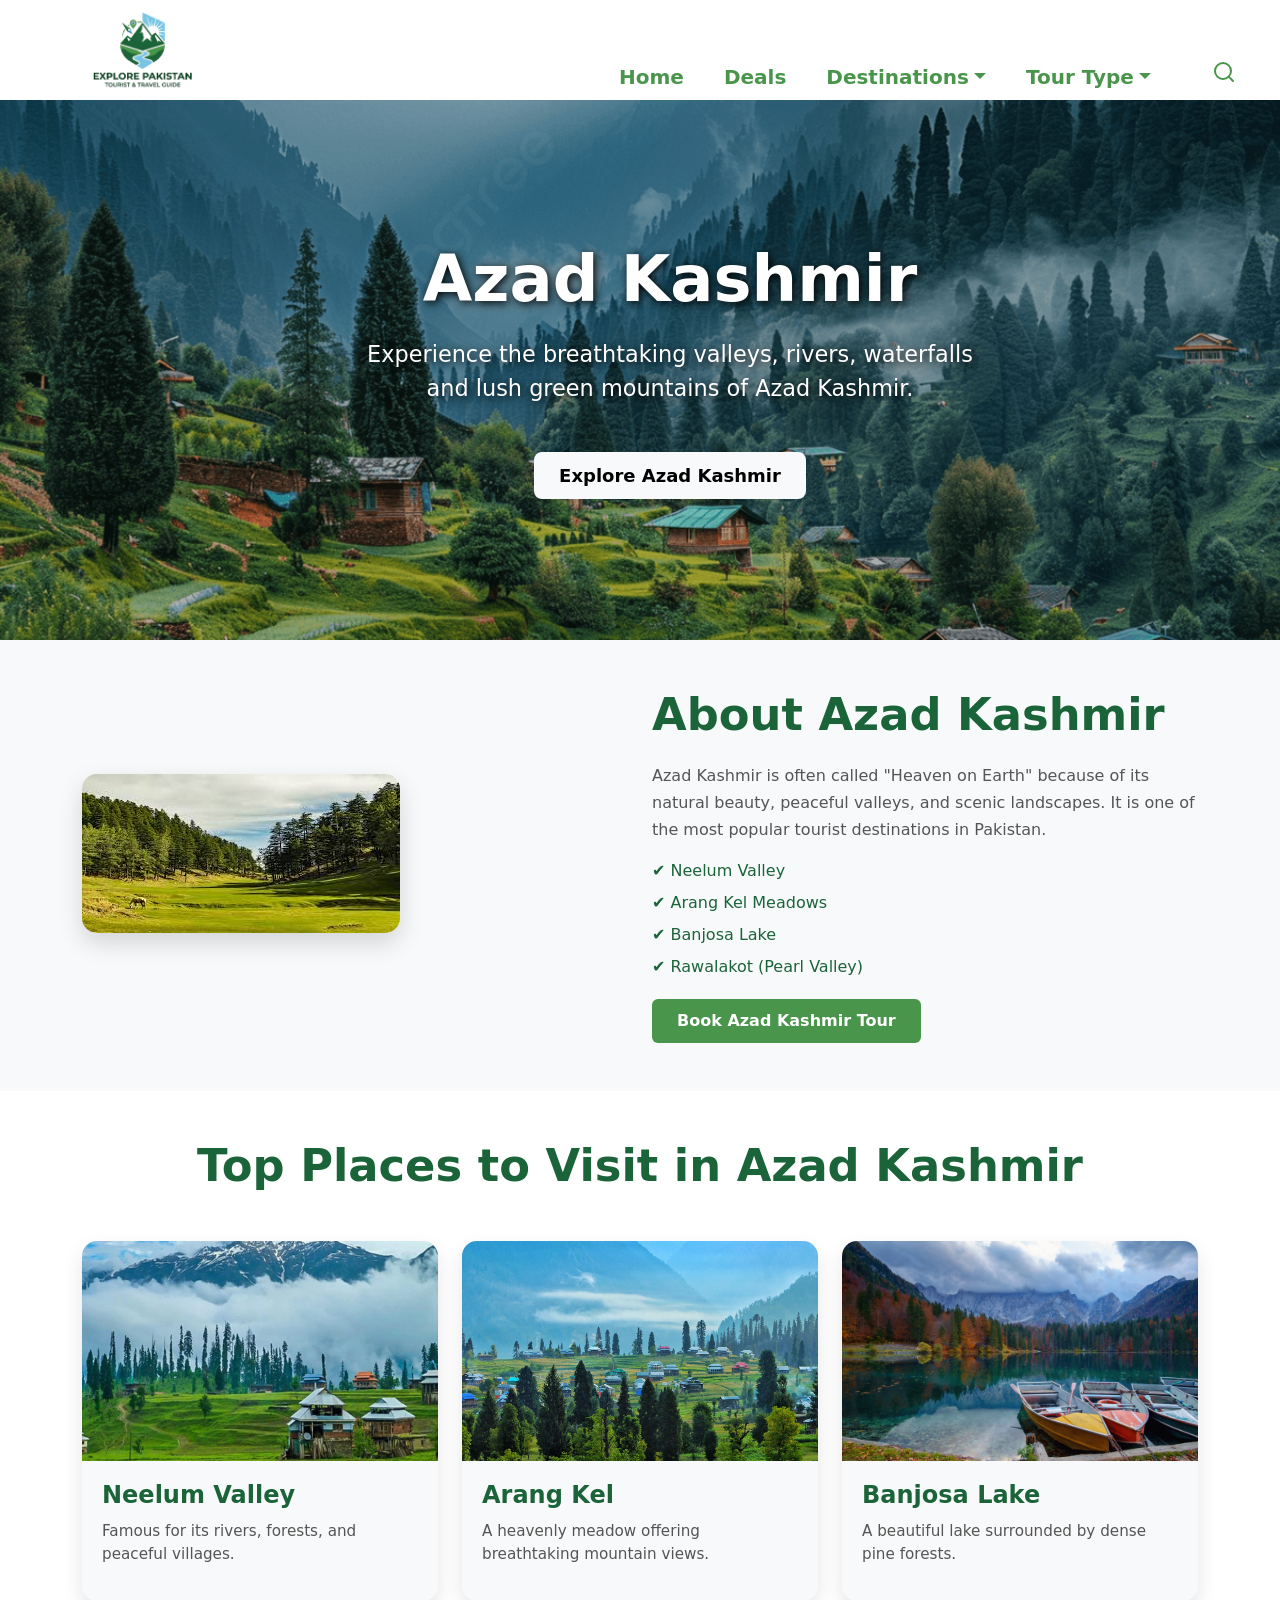
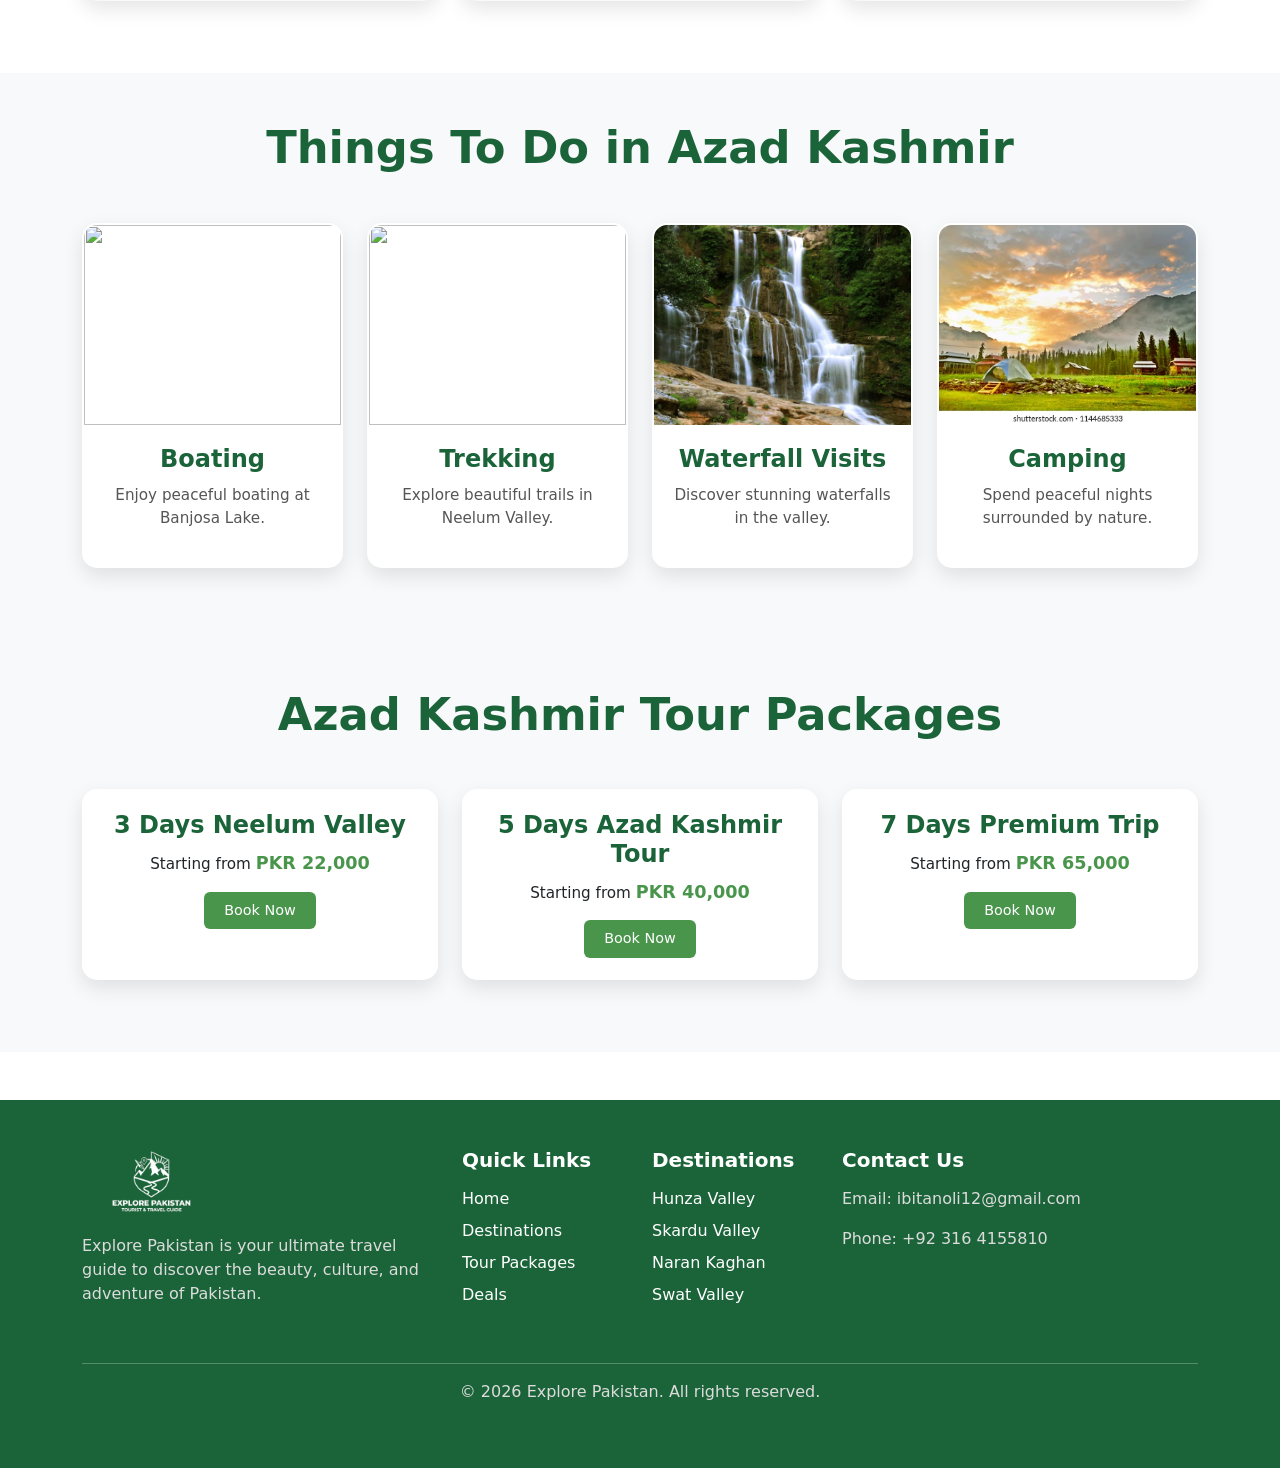
==== azad.html @ bb64fdcd "updated something" ====
<!DOCTYPE html>
<html lang="en">
<head>
    <meta charset="UTF-8">
    <meta name="viewport" content="width=device-width, initial-scale=1.0">
    <title>Azad Kashmir</title>
    <link rel="stylesheet" href="bootstrap-5.3.8-dist/css/bootstrap.min.css">
    <link rel="stylesheet" href="style.css">
    <link rel="stylesheet" href="destination.css">
</head>
<body>
   
 <nav class="navbar navbar-expand-lg p-0  ">
  <div class="container-fluid">

    <!-- Logo Left -->
    <a class="navbar-brand" href="index.html">
      <img src="imges/main logo.png"
           alt="Explore Pakistan Logo" class="img-fluid ms-5" style="height:90px;">
    </a>

    <!-- Toggler for mobile -->
    <button class="navbar-toggler" type="button" data-bs-toggle="collapse" data-bs-target="#navbarRightMenu">
      <span class="navbar-toggler-icon"></span>
    </button>

    <!-- Right Menu -->
    <div class="collapse navbar-collapse mt-auto" id="navbarRightMenu">
      <ul class="navbar-nav gap-4 ms-auto mb-2 mb-lg-0     customnav"> 
        <li class="nav-item"><a class="nav-link " href="index.html">Home</a></li>
        <li class="nav-item"><a class="nav-link" href="#">Deals</a></li>

        <!-- Destinations Dropdown -->
        <li class="nav-item dropdown">
          <a class="nav-link dropdown-toggle" href="#" role="button" data-bs-toggle="dropdown">Destinations</a>
          <ul class="dropdown-menu">
            <li><a class="dropdown-item" href="azad.html">Azad Kashmir Tours</a></li>
            <li><a class="dropdown-item" href="chitral.html">Chitral Valley Tours</a></li>
            <li><a class="dropdown-item" href="#">Fairy Meadows Tours</a></li>
            <li><a class="dropdown-item" href="hunza.html">Hunza Valley Tours</a></li>
            <li><a class="dropdown-item" href="#">Murree Tours</a></li>
            <li><a class="dropdown-item" href="#">Naran Kaghan Tours</a></li>
            <li><a class="dropdown-item" href="#">Skardu Valley Tours</a></li>
            <li><a class="dropdown-item" href="#">Swat Valley Tours</a></li>
          </ul>
        </li>

        <!-- Tour Type Dropdown -->
        <li class="nav-item dropdown">
          <a class="nav-link dropdown-toggle" href="#" role="button" data-bs-toggle="dropdown">Tour Type</a>
          <ul class="dropdown-menu">
            <li><a class="dropdown-item" href="#">Family Tours</a></li>
            <li><a class="dropdown-item" href="#">Honeymoon Tours</a></li>
            <li><a class="dropdown-item" href="#">Adventure Tours</a></li>
            <li><a class="dropdown-item" href="#">Group Tours</a></li>
            <li><a class="dropdown-item" href="#">Luxury Tours</a></li>
          </ul>
        </li>

<!--Search bar-->
<li class="nav-item ms-4">
  <div class="search-wrapper">
    <!-- Search Icon Button -->
    <button class="search-button" type="button" style="background:none; border:none; cursor:pointer; padding:5px;">
      <svg xmlns="http://www.w3.org/2000/svg" width="24" height="24" fill="none" stroke="#49954b" stroke-width="2" stroke-linecap="round" stroke-linejoin="round" viewBox="0 0 24 24">
        <circle cx="11" cy="11" r="8"></circle>
        <line x1="21" y1="21" x2="16.65" y2="16.65"></line>
      </svg>
    </button>

    <!-- Hidden Input Field -->
    <input type="text" class="search-input" placeholder="Search...">
  </div>
</li>



      </ul>
    </div>
  </div>
</nav>











<!-- ========================= -->
<!-- Azad Kashmir Hero Section -->
<!-- ========================= -->

<div class="container-fluid hunza-hero"
     style="background: url('azad destination/hero image.jpg') center/cover no-repeat;">
  <div class="hunza-content">
      <h1>Azad Kashmir</h1>
      <p>
        Experience the breathtaking valleys, rivers,
        waterfalls and lush green mountains of Azad Kashmir.
      </p>

      <button type="button" class="btn btn-lg">
        <a href="#about-azad">Explore Azad Kashmir</a>
      </button>
  </div>
</div>


<!-- ========================= -->
<!-- About Azad Kashmir Section -->
<!-- ========================= -->

<div class="container-fluid about-hunza py-5" id="about-azad">
  <div class="container">
    <div class="row align-items-center">

      <div class="col-12 col-lg-6 mb-4">
        <img src="azad destination/about azad.jpg"
             class="img-fluid about-img">
      </div>

      <div class="col-12 col-lg-6">
        <h2>About Azad Kashmir</h2>
        <p>
          Azad Kashmir is often called "Heaven on Earth" because of its
          natural beauty, peaceful valleys, and scenic landscapes.
          It is one of the most popular tourist destinations in Pakistan.
        </p>

        <ul class="hunza-highlights">
          <li>✔ Neelum Valley</li>
          <li>✔ Arang Kel Meadows</li>
          <li>✔ Banjosa Lake</li>
          <li>✔ Rawalakot (Pearl Valley)</li>
        </ul>

        <a href="booking.html" class="about-btn">Book Azad Kashmir Tour</a>
      </div>

    </div>
  </div>
</div>


<!-- ========================= -->
<!-- Top Places Section -->
<!-- ========================= -->

<div class="container-fluid places-section py-5">
  <div class="container">

    <h2 class="section-title text-center mb-5">
      Top Places to Visit in Azad Kashmir
    </h2>

    <div class="row">

      <div class="col-12 col-md-6 col-lg-4 mb-4">
        <div class="place-card h-100">
          <img src="azad destination/Neelum Valley.webp">
          <div class="place-content">
            <h4>Neelum Valley</h4>
            <p>Famous for its rivers, forests, and peaceful villages.</p>
          </div>
        </div>
      </div>

      <div class="col-12 col-md-6 col-lg-4 mb-4">
        <div class="place-card h-100">
          <img src="azad destination/Arang Kel.jpg">
          <div class="place-content">
            <h4>Arang Kel</h4>
            <p>A heavenly meadow offering breathtaking mountain views.</p>
          </div>
        </div>
      </div>

      <div class="col-12 col-md-6 col-lg-4 mb-4">
        <div class="place-card h-100">
          <img src="azad destination/Banjosa Lake.png">
          <div class="place-content">
            <h4>Banjosa Lake</h4>
            <p>A beautiful lake surrounded by dense pine forests.</p>
          </div>
        </div>
      </div>

    </div>
  </div>
</div>


<!-- ========================= -->
<!-- Things To Do Section -->
<!-- ========================= -->

<div class="container-fluid things-section py-5">
  <div class="container">

    <h2 class="section-title text-center mb-5">
      Things To Do in Azad Kashmir
    </h2>

    <div class="row">

      <div class="col-12 col-md-6 col-lg-3 mb-4">
        <div class="activity-card h-100">
          <img src="azad destination/boating.jpg">
          <div class="activity-content">
            <h4>Boating</h4>
            <p>Enjoy peaceful boating at Banjosa Lake.</p>
          </div>
        </div>
      </div>

      <div class="col-12 col-md-6 col-lg-3 mb-4">
        <div class="activity-card h-100">
          <img src="azad destination/trekking.jpg">
          <div class="activity-content">
            <h4>Trekking</h4>
            <p>Explore beautiful trails in Neelum Valley.</p>
          </div>
        </div>
      </div>

      <div class="col-12 col-md-6 col-lg-3 mb-4">
        <div class="activity-card h-100">
          <img src="azad destination/Waterfall Visits.webp">
          <div class="activity-content">
            <h4>Waterfall Visits</h4>
            <p>Discover stunning waterfalls in the valley.</p>
          </div>
        </div>
      </div>

      <div class="col-12 col-md-6 col-lg-3 mb-4">
        <div class="activity-card h-100">
          <img src="azad destination/Camping.webp">
          <div class="activity-content">
            <h4>Camping</h4>
            <p>Spend peaceful nights surrounded by nature.</p>
          </div>
        </div>
      </div>

    </div>
  </div>
</div>


<!-- ========================= -->
<!-- Tour Packages Section -->
<!-- ========================= -->

<div class="container-fluid hunza-packages py-5">
  <div class="container">

    <h2 class="section-title text-center mb-5">
      Azad Kashmir Tour Packages
    </h2>

    <div class="row">

      <div class="col-12 col-md-6 col-lg-4 mb-4">
        <div class="hunza-package-card h-100">
          <div class="package-content">
            <h4>3 Days Neelum Valley</h4>
            <p class="package-price">
              Starting from <span>PKR 22,000</span>
            </p>
            <a href="#" class="package-btn">Book Now</a>
          </div>
        </div>
      </div>

      <div class="col-12 col-md-6 col-lg-4 mb-4">
        <div class="hunza-package-card h-100">
          <div class="package-content">
            <h4>5 Days Azad Kashmir Tour</h4>
            <p class="package-price">
              Starting from <span>PKR 40,000</span>
            </p>
            <a href="#" class="package-btn">Book Now</a>
          </div>
        </div>
      </div>

      <div class="col-12 col-md-6 col-lg-4 mb-4">
        <div class="hunza-package-card h-100">
          <div class="package-content">
            <h4>7 Days Premium Trip</h4>
            <p class="package-price">
              Starting from <span>PKR 65,000</span>
            </p>
            <a href="#" class="package-btn">Book Now</a>
          </div>
        </div>
      </div>

    </div>
  </div>
</div>

























<!-- Footer Section -->
<footer class="footersection mt-5">
  <div class="container py-5">
    <div class="row">

      <!-- Logo & About -->
      <div class="col-12 col-md-4 mb-4 footer">
        <img src="imges/fottor logo.png" alt="Explore Pakistan Logo" class="img-fluid mb-3" style="height:70px;">
        <p>Explore Pakistan is your ultimate travel guide to discover the beauty, culture, and adventure of Pakistan.</p>
      </div>

      <!-- Quick Links -->
      <div class="col-6 col-md-2 mb-4">
        <h5>Quick Links</h5>
        <ul class="footer-links">
          <li><a href="#">Home</a></li>
          <li><a href="#">Destinations</a></li>
          <li><a href="#">Tour Packages</a></li>
          <li><a href="#">Deals</a></li>
        </ul>
      </div>

      <!-- Destinations -->
      <div class="col-6 col-md-2 mb-4">
        <h5>Destinations</h5>
        <ul class="footer-links">
          <li><a href="#">Hunza Valley</a></li>
          <li><a href="#">Skardu Valley</a></li>
          <li><a href="#">Naran Kaghan</a></li>
          <li><a href="#">Swat Valley</a></li>
        </ul>
      </div>

      <!-- Contact -->
      <div class="col-12 col-md-4 mb-4">
        <h5>Contact Us</h5>
        <p>Email: ibitanoli12@gmail.com</p>
        <p>Phone: +92 316 4155810</p>
        <div class="social-icons">
          <a href="#"><i class="bi bi-facebook"></i></a>
          <a href="#"><i class="bi bi-instagram"></i></a>
          <a href="#"><i class="bi bi-twitter"></i></a>
        </div>
      </div>

    </div>
    <hr>
    <p class="text-center mt-3">&copy; 2026 Explore Pakistan. All rights reserved.</p>
  </div>
</footer>







      

    </div>
  </div>
</nav>
  <script src="bootstrap-5.3.8-dist/js/bootstrap.bundle.min.js"></script>
    <script src="script.js"></script>
</body>
</html>
---- style.css ----
*{
    padding: 0;
    margin: 0;
    box-sizing: border-box;
}


nav {
  position: fixed;
  top: 0;
  width: 100%;
  transition: top 0.3s ease;
  z-index: 999;
}


.logo{
    width: 15%;
}
.customnav li a{
    font-size: 20px;
    font-weight: bold;
    transition: 0.2s ease;
    color: #49954b;
}
.customnav li a:hover{
    color: #1b6439;
}



.search-wrapper {
  position: relative;
  display: flex;
  align-items: center;
}


.search-input {
  width: 0;
  opacity: 0;
  padding: 5px 10px;
  border: 1px solid #49954b; 
  border-radius: 20px;
  transition: width 0.3s ease, opacity 0.3s ease;
  margin-left: 5px;
}


.search-wrapper.active .search-input {
  width: 150px;   
  opacity: 1;
}

.firstsection {
    position: relative;
    min-height: 60vh;
    width: 100%;
    overflow: hidden;
    background: url('imges/first\ section.jpg') center/cover no-repeat;
    
}


.firstsection::before {
    content: '';
    position: absolute;
    top:0; left:0; right:0; bottom:0; 
    z-index: 1;
    transition: background-color 0.5s ease; 
}

.firstsection:hover::before {
    background: linear-gradient(rgba(255, 255, 255, 0),#103b11b3);
    
}

.content{
    position: relative;
   padding-top: 50px;
   padding-bottom: 50px;
    padding-left: 50px; 
    min-height: 60vh;
    width: 100%;
    z-index: 2;
}
.content h1 {
    font-size: clamp(2rem, 5vw, 4rem);
    font-weight: bold;
    margin-bottom: 1rem;
    color: white;
    text-shadow: 2px 2px 10px black;
}

.content p {
    font-size: clamp(1rem, 2.5vw, 1.5rem);
    color: white;
    text-shadow: 2px 2px 10px black;
}
.content button{
    box-shadow: 2px 2px 10px black;
    font-size: 20px;
    font-weight: bold;
    border-radius:  clamp(0.8rem, 2.5vw, 1rem);
    background-color: #F8F9FA;
    border: none;
    margin-top: 50px;
    transition: 0.2s ease;
}
.content button a{
    text-decoration: none;
    color: black;
}
.content button a:hover{
    color: white;
}
.content button:hover{
    background-color: #78c6e6;
    color: white;
}



.secondsection {
    background-color: #f8f9fa;
    padding-bottom: 60px;
}

.secondsection h1 {
    font-weight: bold;
    color: #1b6439; 
    font-size: clamp(1.5rem, 5vw, 3rem);
   margin-bottom: 20px; 
}

/* Card styling */
.destination-card {
    background: #fff;
    border-radius: 12px;
    overflow: hidden;
    box-shadow: 0 8px 20px rgba(0,0,0,0.1);
    transition: transform 0.2s ease, box-shadow 0.2s ease;
    border: 2px solid transparent;
}

.destination-card:hover {
    transform: translateY(-10px);
    border-color: #49954b;
    box-shadow: 0 12px 30px rgba(73, 149, 75, 0.35);
    
}

.destination-card img {
    width: 100%;
    height: 220px;
    object-fit: cover;
}

.card-content {
    padding: 20px;
}

.card-content h3 {
    font-size: 1.4rem;
    margin-bottom: 10px;
    color: #1b6439;
}

.card-content p {
    font-size: 0.95rem;
    color: #555;
    margin-bottom: 15px;
}

.card-btn{
    text-decoration: none;
    color: #fff;
    background-color: #49954b;
    padding: 8px 18px;
    border-radius: 6px;
    font-size: 0.9rem;
    transition: background-color 0.3s ease;
}

.card-btn:hover {
    background-color: #1b6439;
}









.thirdsection {
    background-color: #ffffff;
    padding-bottom: 60px;
}

.thirdsection h1 {
    font-weight: bold;
    color: #1b6439;
    font-size: clamp(1.5rem, 5vw, 3rem);
}

.why-card {
    background: #f8f9fa;
    border-radius: 12px;
    padding: 25px;
    text-align: center;
    height: 100%;
    transition: all 0.3s ease;
}

.why-card:hover {
    background-color: #49954b;
    color: white;
    transform: translateY(-8px);
    box-shadow: inset 0 8px 18px rgba(0, 0, 0, 0.726);
}

.why-card h4 {
    margin-bottom: 10px;
    font-weight: bold;
}

.why-card p {
    font-size: 0.95rem;
}







.fourthsection {
    background-color: #f8f9fa;
    padding-bottom: 70px;
}

.fourthsection h1 {
    font-weight: bold;
    color: #1b6439;
    font-size: clamp(1.5rem, 5vw, 3rem);
}

.package-card {
    background: #fff;
    border-radius: 14px;
    overflow: hidden;
    box-shadow: 0 8px 20px rgba(0,0,0,0.1);
    transition: all 0.3s ease;
    border: 2px solid transparent;
}

.package-card:hover {
    transform: translateY(-10px);
    box-shadow: 0 15px 35px rgba(0,0,0,0.18);
    border-color: #1b6439;
}

.package-card img {
    width: 100%;
    height: 220px;
    object-fit: cover;
}

.package-content {
    padding: 20px;
}

.package-content h4 {
    font-weight: bold;
    color: #1b6439;
    margin-bottom: 8px;
}

.details {
    font-size: 0.9rem;
    color: #666;
    margin-bottom: 10px;
}

.price {
    font-size: 0.95rem;
    margin-bottom: 15px;
}

.price span {
    font-weight: bold;
    color: #49954b;
}

.package-btn {
    display: inline-block;
    text-decoration: none;
    background-color: #49954b;
    color: #fff;
    padding: 8px 20px;
    border-radius: 6px;
    font-size: 0.9rem;
    transition: background-color 0.3s ease;
}

.package-btn:hover {
    background-color: #1b6439;
}








.reviewsection {
    background-color: #ffffff;
    padding-bottom: 70px;
}

.reviewsection h1 {
    font-weight: bold;
    color: #1b6439;
    font-size: clamp(1.5rem, 5vw, 3rem);
}

.review-card {
    background: #f8f9fa;
    border-radius: 14px;
    padding: 25px;
    text-align: center;
    box-shadow: 0 8px 20px rgba(0,0,0,0.1);
    transition: all 0.3s ease;
}

.review-card:hover {
    transform: translateY(-8px);
    box-shadow: 0 15px 30px rgba(0,0,0,0.18);
}

.stars {
    color: #fac31c;
    font-size: 1.3rem;
    margin-bottom: 10px;
}

.review-text {
    font-size: 0.95rem;
    color: #555;
    margin-bottom: 15px;
}

.review-card h5 {
    font-weight: bold;
    color: #1b6439;
    margin-bottom: 2px;
}

.review-card span {
    font-size: 0.85rem;
    color: #777;
}





.footersection {
    background-color: #1b6439;
    color: #fff;
}

.footersection h5 {
    font-weight: bold;
    margin-bottom: 15px;
}

.footer-links {
    list-style: none;
    padding: 0;
}

.footer-links li {
    margin-bottom: 8px;
}

.footer-links li a {
    color: #fff;
    text-decoration: none;
    transition: 0.2s ease;
}

.footer-links li a:hover {
    color: #78c6e6;
}

.footersection p {
    color: #dcdcdc;
}

.social-icons a {
    color: #fff;
    font-size: 1.2rem;
    margin-right: 10px;
    transition: 0.3s ease;
}

.social-icons a:hover {
    color: #78c6e6;
}



/* =========================================
   Tour Booking Form Section Styling
   ========================================= */

.tour-booking-section {
  background-color: #f8faf8; /* Light grey/greenish background */
  padding: 80px 0;
}

.booking-form-wrapper {
  background-color: #ffffff;
  padding: 40px;
  border-radius: 12px;
  box-shadow: 0 10px 30px rgba(0, 0, 0, 0.08); /* Soft shadow for 3D effect */
}

.booking-header {
  text-align: center;
  margin-bottom: 35px;
}

.booking-header h2 {
  color: #49954b;
  font-weight: 700;
  font-size: 32px;
  margin-bottom: 10px;
}

.booking-header p {
  color: #6c757d;
  font-size: 16px;
}

.form-group {
  margin-bottom: 20px;
}

.form-group label {
  font-weight: 600;
  color: #333;
  margin-bottom: 8px;
  display: block;
}

/* Custom Input Box with Icon */
.custom-input-box {
  position: relative;
}

.custom-input-box i {
  position: absolute;
  left: 15px;
  top: 50%;
  transform: translateY(-50%);
  color: #49954b;
  font-size: 18px;
}

/* Adjusting icon position for textarea specifically */
.custom-input-box i.textarea-icon {
  top: 20px;
  transform: none;
}

.custom-input-box input,
.custom-input-box select,
.custom-input-box textarea {
  width: 100%;
  padding: 12px 15px 12px 45px; /* 45px left padding to make space for the icon */
  border: 1px solid #ced4da;
  border-radius: 8px;
  font-size: 15px;
  color: #495057;
  background-color: #fff;
  transition: all 0.3s ease-in-out;
}

/* Focus effect on inputs */
.custom-input-box input:focus,
.custom-input-box select:focus,
.custom-input-box textarea:focus {
  border-color: #49954b;
  outline: none;
  box-shadow: 0 0 0 3px rgba(73, 149, 75, 0.2); /* Glow effect */
}

/* Submit Button */
.booking-btn {
  background-color: #49954b;
  color: #ffffff;
  font-size: 18px;
  font-weight: 600;
  padding: 14px 20px;
  border: none;
  border-radius: 8px;
  width: 100%;
  cursor: pointer;
  margin-top: 10px;
  transition: background-color 0.3s ease;
  display: flex;
  justify-content: center;
  align-items: center;
  gap: 10px;
}

.booking-btn:hover {
  background-color: #387839; /* Darker green on hover */
}

/* Responsive adjustments for mobile */
@media (max-width: 768px) {
  .booking-form-wrapper {
    padding: 25px 20px;
  }
  .booking-header h2 {
    font-size: 26px;
  }
}
---- destination.css ----
*{
    padding:0;
    margin:0;
    box-sizing:border-box;
}

/* Navbar */
nav{
    position:fixed;
    top:0;
    width:100%;
    z-index:999;
    transition:0.3s ease;
}

.customnav li a{
    font-size:20px;
    font-weight:bold;
    color:#49954b;
    transition:0.2s ease;
}

.customnav li a:hover{
    color:#1b6439;
}


/* ===================== */
/* Hunza Hero Section */
/* ===================== */

.hunza-hero{
    display: flex;
    flex-direction: column;
    justify-content: center;
    position:relative;
    min-height:60vh;
    width:100%;
    background: url('hunza destination/hero image.webp') center/cover no-repeat;
    display:flex;
    align-items:center;
}



.hunza-hero::before{
    content:'';
    position:absolute;
    top:0;
    left:0;
    right:0;
    bottom:0;

    background: rgba(0,0,0,0.2);  
    transition:  0.9s ease;
       
}

.hunza-hero:hover::before{
    background:linear-gradient(rgba(255, 0, 0, 0),rgba(0, 0, 0, 0.532));
}
.hunza-content{
    text-align: center;
    position:relative;
    color:white;
    padding-left:60px;
    max-width:700px;
}

.hunza-content h1{
    font-size:clamp(2.5rem,5vw,4.5rem);
    font-weight:bold;
    text-shadow:2px 2px 10px black;
}

.hunza-content p{
    font-size:clamp(1rem,2.5vw,1.4rem);
    margin-top:20px;
    text-shadow:2px 2px 10px black;
}

.hunza-content button{
    margin-top:30px;
    background-color:#F8F9FA;
    border:none;
    padding:10px 25px;
    font-size:18px;
    font-weight:bold;
    border-radius:8px;
    transition:0.3s ease;
}

.hunza-content button a{
    text-decoration:none;
    color:black;
}

.hunza-content button:hover{
    background-color:#78c6e6;
}



/* ===================== */
/* About Hunza Section */
/* ===================== */

.about-hunza{
    background-color:#f8f9fa;
}

.about-hunza h2{
    font-weight:bold;
    color:#1b6439;
    font-size:clamp(1.8rem,4vw,2.8rem);
    margin-bottom:20px;
}

.about-hunza p{
    color:#555;
    font-size:1rem;
    line-height:1.7;
}

.about-img{
    border-radius:15px;
    box-shadow:0 10px 25px rgba(0,0,0,0.15);
    transition:0.4s ease;
}

.about-img:hover{
    transform:scale(1.05);
}

.hunza-highlights{
    list-style:none;
    padding:0;
    margin-top:15px;
    margin-bottom:20px;
}

.hunza-highlights li{
    margin-bottom:8px;
    color:#1b6439;
    font-weight:500;
}

.about-btn{
    display:inline-block;
    background-color:#49954b;
    color:#fff;
    padding:10px 25px;
    border-radius:6px;
    text-decoration:none;
    font-weight:bold;
    transition:0.3s ease;
}

.about-btn:hover{
    background-color:#1b6439;
}



/* ===================== */
/* Places Section */
/* ===================== */

.places-section{
    background-color:#ffffff;
}

.section-title{
    font-weight:bold;
    color:#1b6439;
    font-size:clamp(1.8rem,4vw,2.8rem);
}

.place-card{
    background:#f8f9fa;
    border-radius:15px;
    overflow:hidden;
    box-shadow:0 8px 20px rgba(0,0,0,0.1);
    transition:all 0.4s ease;
}

.place-card:hover{
    transform:translateY(-10px);
    box-shadow:0 15px 35px rgba(0,0,0,0.18);
}

.place-card img{
    width:100%;
    height:220px;
    object-fit:cover;
}

.place-content{
    padding:20px;
}

.place-content h4{
    color:#1b6439;
    font-weight:bold;
    margin-bottom:10px;
}

.place-content p{
    color:#555;
    font-size:0.95rem;
}

/* ===================== */
/* Things To Do Section */
/* ===================== */

.things-section {
    background-color: #f8f9fa;
}

.activity-card {
    background: #ffffff;
    border-radius: 15px;
    overflow: hidden;
    box-shadow: 0 8px 20px rgba(0,0,0,0.1);
    transition: all 0.4s ease;
    border: 2px solid transparent;
}

.activity-card:hover {
    transform: translateY(-10px);
    border-color: #49954b;
    box-shadow: 0 15px 35px rgba(0,0,0,0.18);
}

.activity-card img {
    width: 100%;
    height: 200px;
    object-fit: cover;
}

.activity-content {
    padding: 20px;
    text-align: center;
}

.activity-content h4 {
    font-weight: bold;
    color: #1b6439;
    margin-bottom: 10px;
}

.activity-content p {
    font-size: 0.95rem;
    color: #555;
}


/* ===================== */
/* Best Time Section */
/* ===================== */

.best-time-section {
    background-color: #ffffff;
}

.season-card {
    background: #f8f9fa;
    border-radius: 15px;
    overflow: hidden;
    box-shadow: 0 8px 20px rgba(0,0,0,0.1);
    transition: all 0.4s ease;
    border: 2px solid transparent;
}

.season-card:hover {
    transform: translateY(-10px);
    border-color: #49954b;
    box-shadow: 0 15px 35px rgba(0,0,0,0.18);
}

.season-card img {
    width: 100%;
    height: 220px;
    object-fit: cover;
}

.season-content {
    padding: 20px;
    text-align: center;
}

.season-content h4 {
    font-weight: bold;
    color: #1b6439;
    margin-bottom: 10px;
}

.season-content p {
    font-size: 0.95rem;
    color: #555;
}



/* ===================== */
/* Hunza Tour Packages */
/* ===================== */

.hunza-packages {
    background-color: #f8f9fa;
}

.hunza-package-card {
    background: #ffffff;
    border-radius: 15px;
    overflow: hidden;
    box-shadow: 0 8px 20px rgba(0,0,0,0.1);
    transition: all 0.4s ease;
    border: 2px solid transparent;
}

.hunza-package-card:hover {
    transform: translateY(-10px);
    border-color: #49954b;
    box-shadow: 0 15px 35px rgba(0,0,0,0.18);
}



.package-content {
    padding: 20px;
    text-align: center;
}

.package-content h4 {
    font-weight: bold;
    color: #1b6439;
    margin-bottom: 10px;
}

.package-details {
    font-size: 0.9rem;
    color: #555;
    margin-bottom: 15px;
    line-height: 1.6;
}

.package-price {
    font-size: 0.95rem;
    margin-bottom: 15px;
}

.package-price span {
    font-weight: bold;
    color: #49954b;
    font-size: 1.1rem;
}

.package-btn {
    display: inline-block;
    text-decoration: none;
    background-color: #49954b;
    color: #fff;
    padding: 8px 20px;
    border-radius: 6px;
    font-size: 0.9rem;
    transition: background-color 0.3s ease;
}

.package-btn:hover {
    background-color: #1b6439;
}
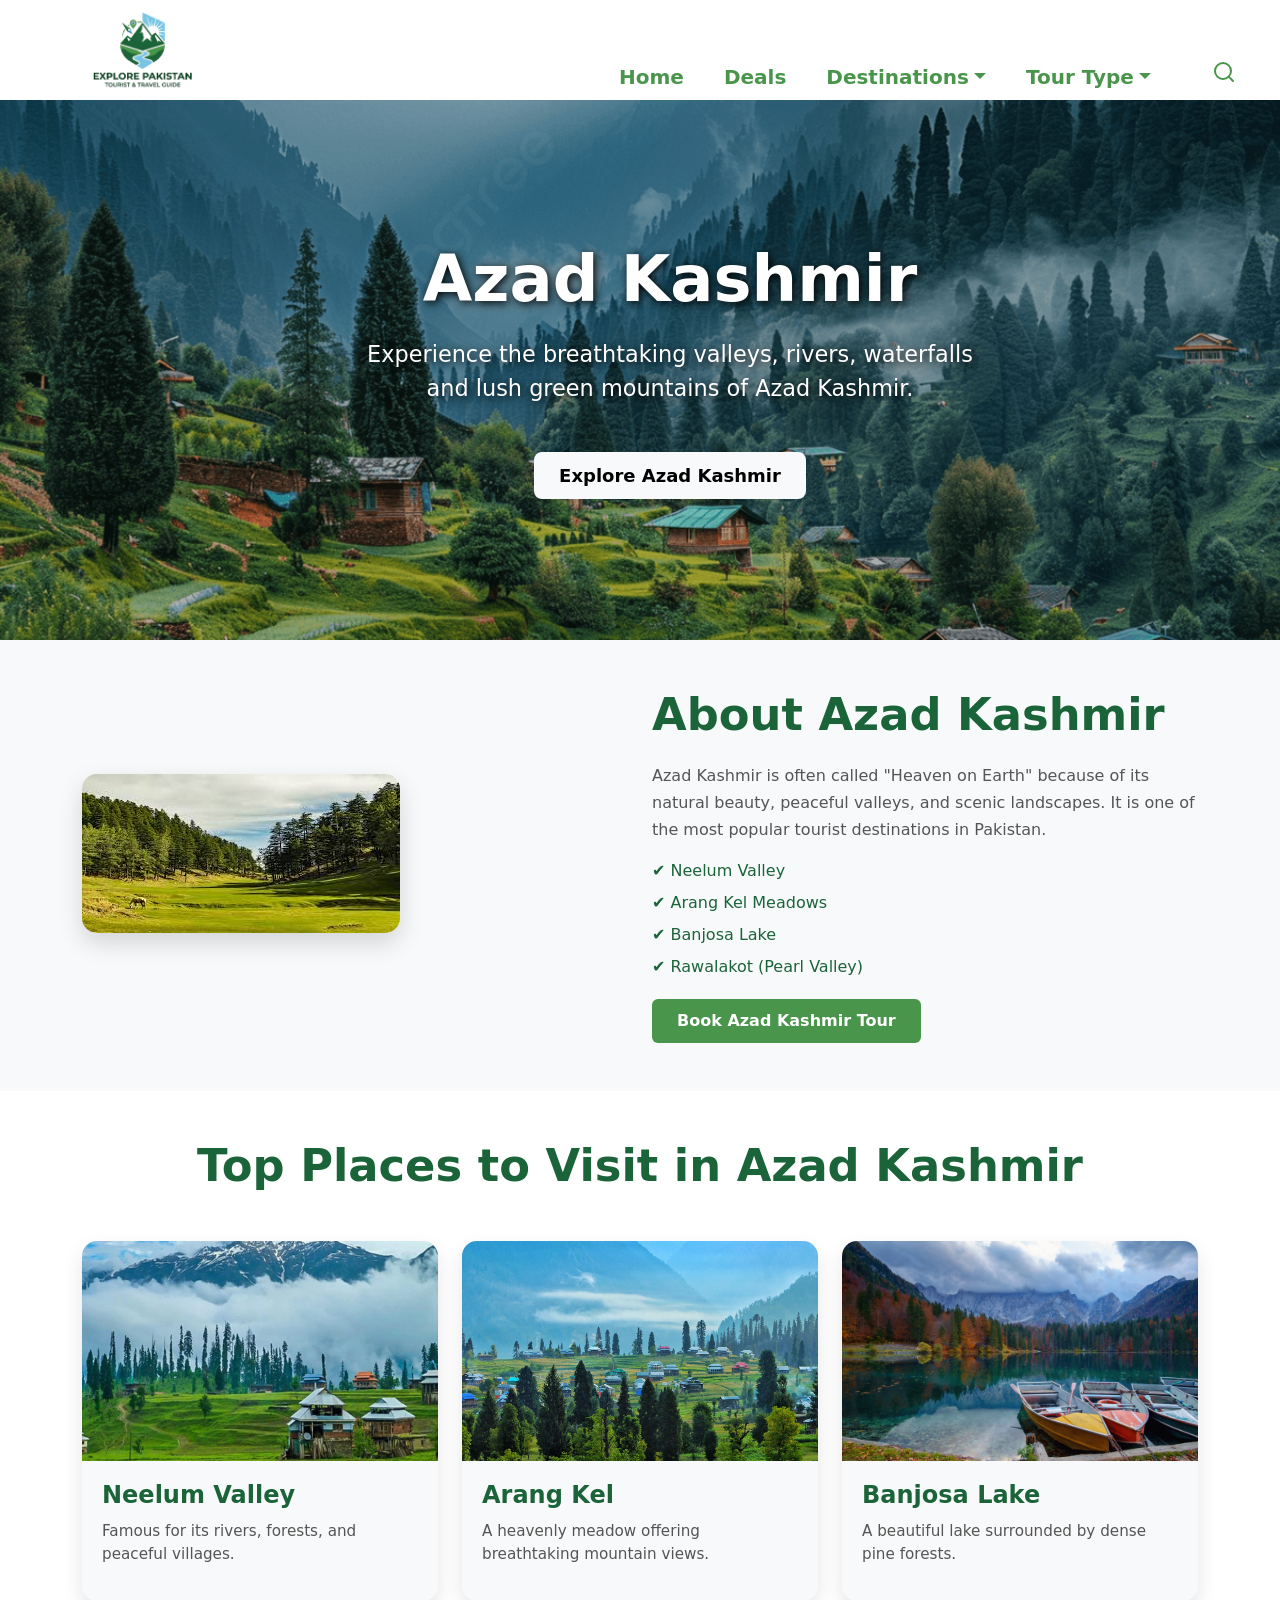
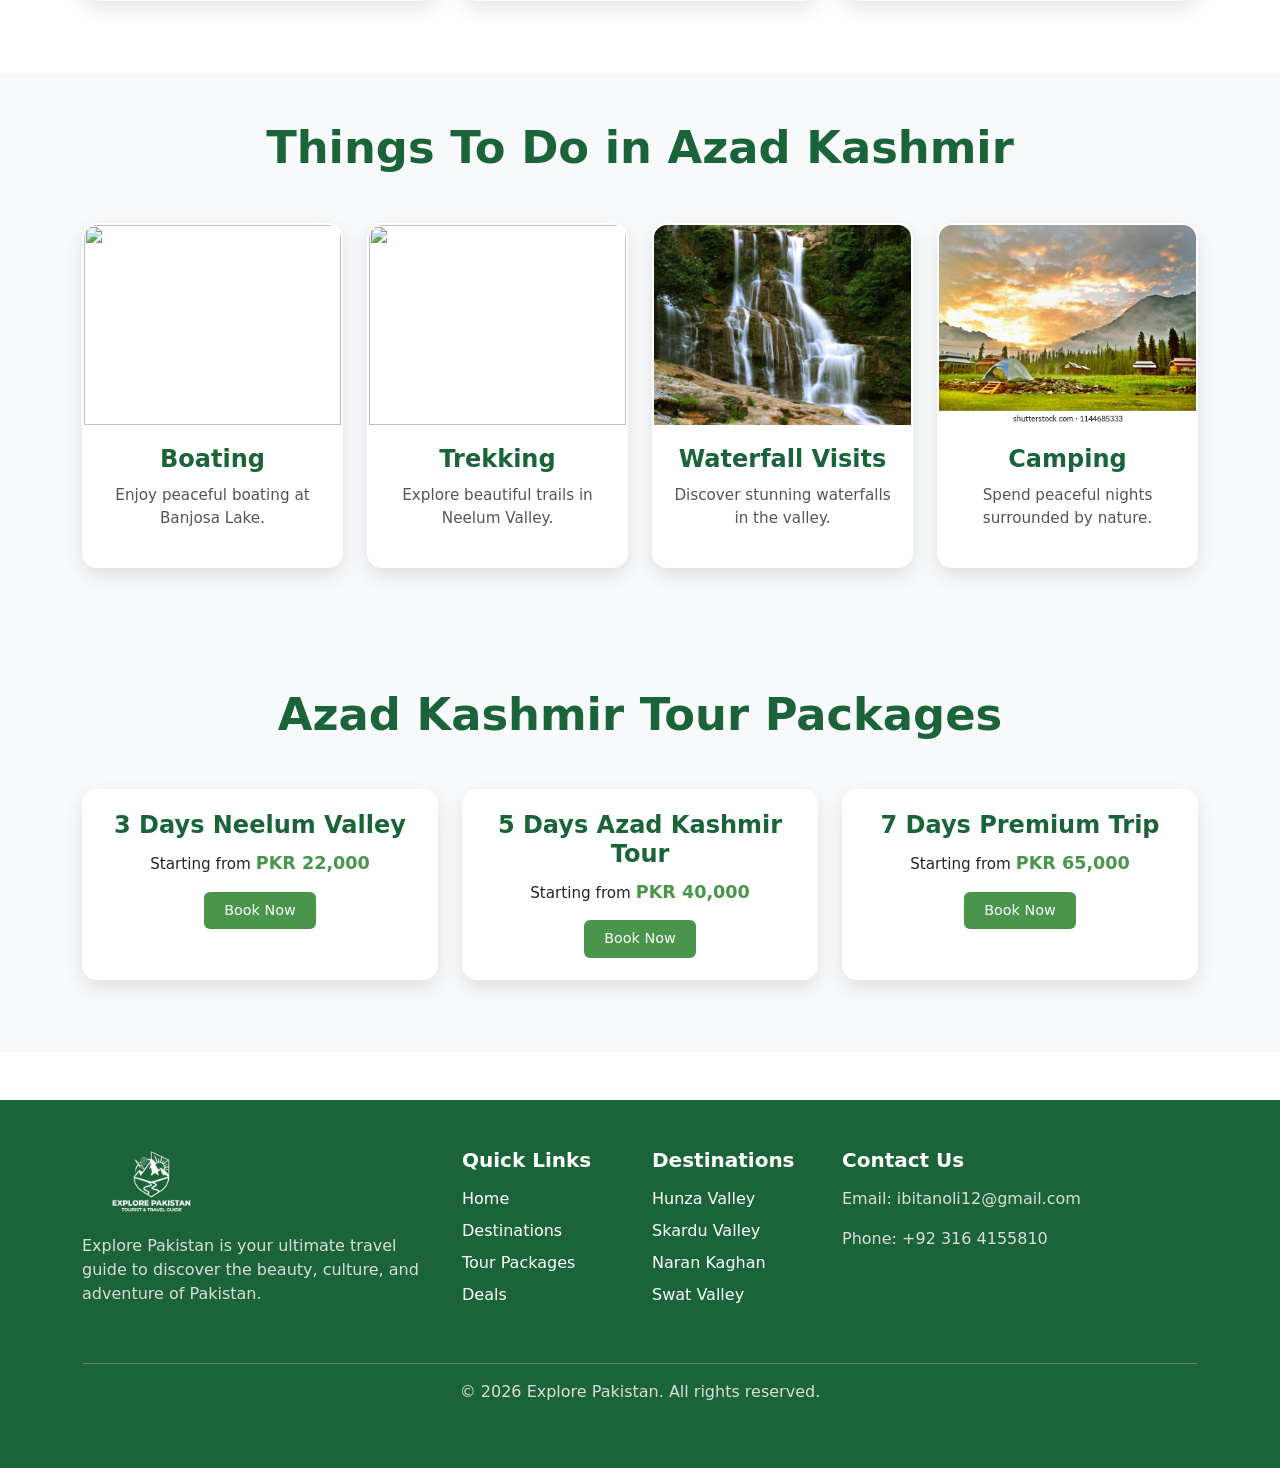
==== commit a74fd0a7: "Added remaining destination pages and working Formspree booking form" ====
--- a/azad.html
+++ b/azad.html
@@ -36,12 +36,12 @@
           <ul class="dropdown-menu">
             <li><a class="dropdown-item" href="azad.html">Azad Kashmir Tours</a></li>
             <li><a class="dropdown-item" href="chitral.html">Chitral Valley Tours</a></li>
-            <li><a class="dropdown-item" href="#">Fairy Meadows Tours</a></li>
+            <li><a class="dropdown-item" href="fairy.html">Fairy Meadows Tours</a></li>
             <li><a class="dropdown-item" href="hunza.html">Hunza Valley Tours</a></li>
-            <li><a class="dropdown-item" href="#">Murree Tours</a></li>
-            <li><a class="dropdown-item" href="#">Naran Kaghan Tours</a></li>
-            <li><a class="dropdown-item" href="#">Skardu Valley Tours</a></li>
-            <li><a class="dropdown-item" href="#">Swat Valley Tours</a></li>
+            <li><a class="dropdown-item" href="murree.html">Murree Tours</a></li>
+            <li><a class="dropdown-item" href="naran.html">Naran Kaghan Tours</a></li>
+            <li><a class="dropdown-item" href="skardu.html">Skardu Valley Tours</a></li>
+            <li><a class="dropdown-item" href="swat.html">Swat Valley Tours</a></li>
           </ul>
         </li>
 
@@ -96,7 +96,7 @@
 
 <div class="container-fluid hunza-hero"
      style="background: url('azad destination/hero image.jpg') center/cover no-repeat;">
-  <div class="hunza-content">
+  <div class="hunza-content scroll-hidden">
       <h1>Azad Kashmir</h1>
       <p>
         Experience the breathtaking valleys, rivers,
@@ -124,7 +124,7 @@
       </div>
 
       <div class="col-12 col-lg-6">
-        <h2>About Azad Kashmir</h2>
+        <h2 class="scroll-hidden">About Azad Kashmir</h2>
         <p>
           Azad Kashmir is often called "Heaven on Earth" because of its
           natural beauty, peaceful valleys, and scenic landscapes.
@@ -198,7 +198,7 @@
 <!-- Things To Do Section -->
 <!-- ========================= -->
 
-<div class="container-fluid things-section py-5">
+<div class="container-fluid things-section py-5 scroll-hidden">
   <div class="container">
 
     <h2 class="section-title text-center mb-5">
@@ -207,7 +207,7 @@
 
     <div class="row">
 
-      <div class="col-12 col-md-6 col-lg-3 mb-4">
+      <div class="col-12 col-md-6 col-lg-3 mb-4 scroll-hidden">
         <div class="activity-card h-100">
           <img src="azad destination/boating.jpg">
           <div class="activity-content">
@@ -217,7 +217,7 @@
         </div>
       </div>
 
-      <div class="col-12 col-md-6 col-lg-3 mb-4">
+      <div class="col-12 col-md-6 col-lg-3 mb-4 scroll-hidden">
         <div class="activity-card h-100">
           <img src="azad destination/trekking.jpg">
           <div class="activity-content">
@@ -227,7 +227,7 @@
         </div>
       </div>
 
-      <div class="col-12 col-md-6 col-lg-3 mb-4">
+      <div class="col-12 col-md-6 col-lg-3 mb-4 scroll-hidden">
         <div class="activity-card h-100">
           <img src="azad destination/Waterfall Visits.webp">
           <div class="activity-content">
@@ -237,7 +237,7 @@
         </div>
       </div>
 
-      <div class="col-12 col-md-6 col-lg-3 mb-4">
+      <div class="col-12 col-md-6 col-lg-3 mb-4 scroll-hidden">
         <div class="activity-card h-100">
           <img src="azad destination/Camping.webp">
           <div class="activity-content">
--- a/style.css
+++ b/style.css
@@ -76,6 +76,7 @@
 }
 
 .content{
+    text-align: center;
     position: relative;
    padding-top: 50px;
    padding-bottom: 50px;
@@ -85,6 +86,7 @@
     z-index: 2;
 }
 .content h1 {
+    
     font-size: clamp(2rem, 5vw, 4rem);
     font-weight: bold;
     margin-bottom: 1rem;
@@ -520,10 +522,10 @@
 }
 
 .booking-btn:hover {
-  background-color: #387839; /* Darker green on hover */
-}
-
-/* Responsive adjustments for mobile */
+  background-color: #387839; 
+}
+
+
 @media (max-width: 768px) {
   .booking-form-wrapper {
     padding: 25px 20px;
@@ -531,4 +533,21 @@
   .booking-header h2 {
     font-size: 26px;
   }
+}
+
+
+
+
+
+/* Jo element chupana hai uski class (Start State) */
+.scroll-hidden {
+    opacity: 0; /* Shuru mein element bilkul gayab hoga */
+    transform: translateY(50px); /* Element apni asli jagah se 50px neeche hoga */
+    transition: all 0.8s ease-out; /* 0.8 seconds mein smooth animation hogi */
+}
+
+/* Jo element screen par aanay ke baad show hoga (End State) */
+.scroll-show {
+    opacity: 1; /* Element wazeh ho jayega */
+    transform: translateY(0); /* Wapis apni asli jagah (0) par aayega */
 }
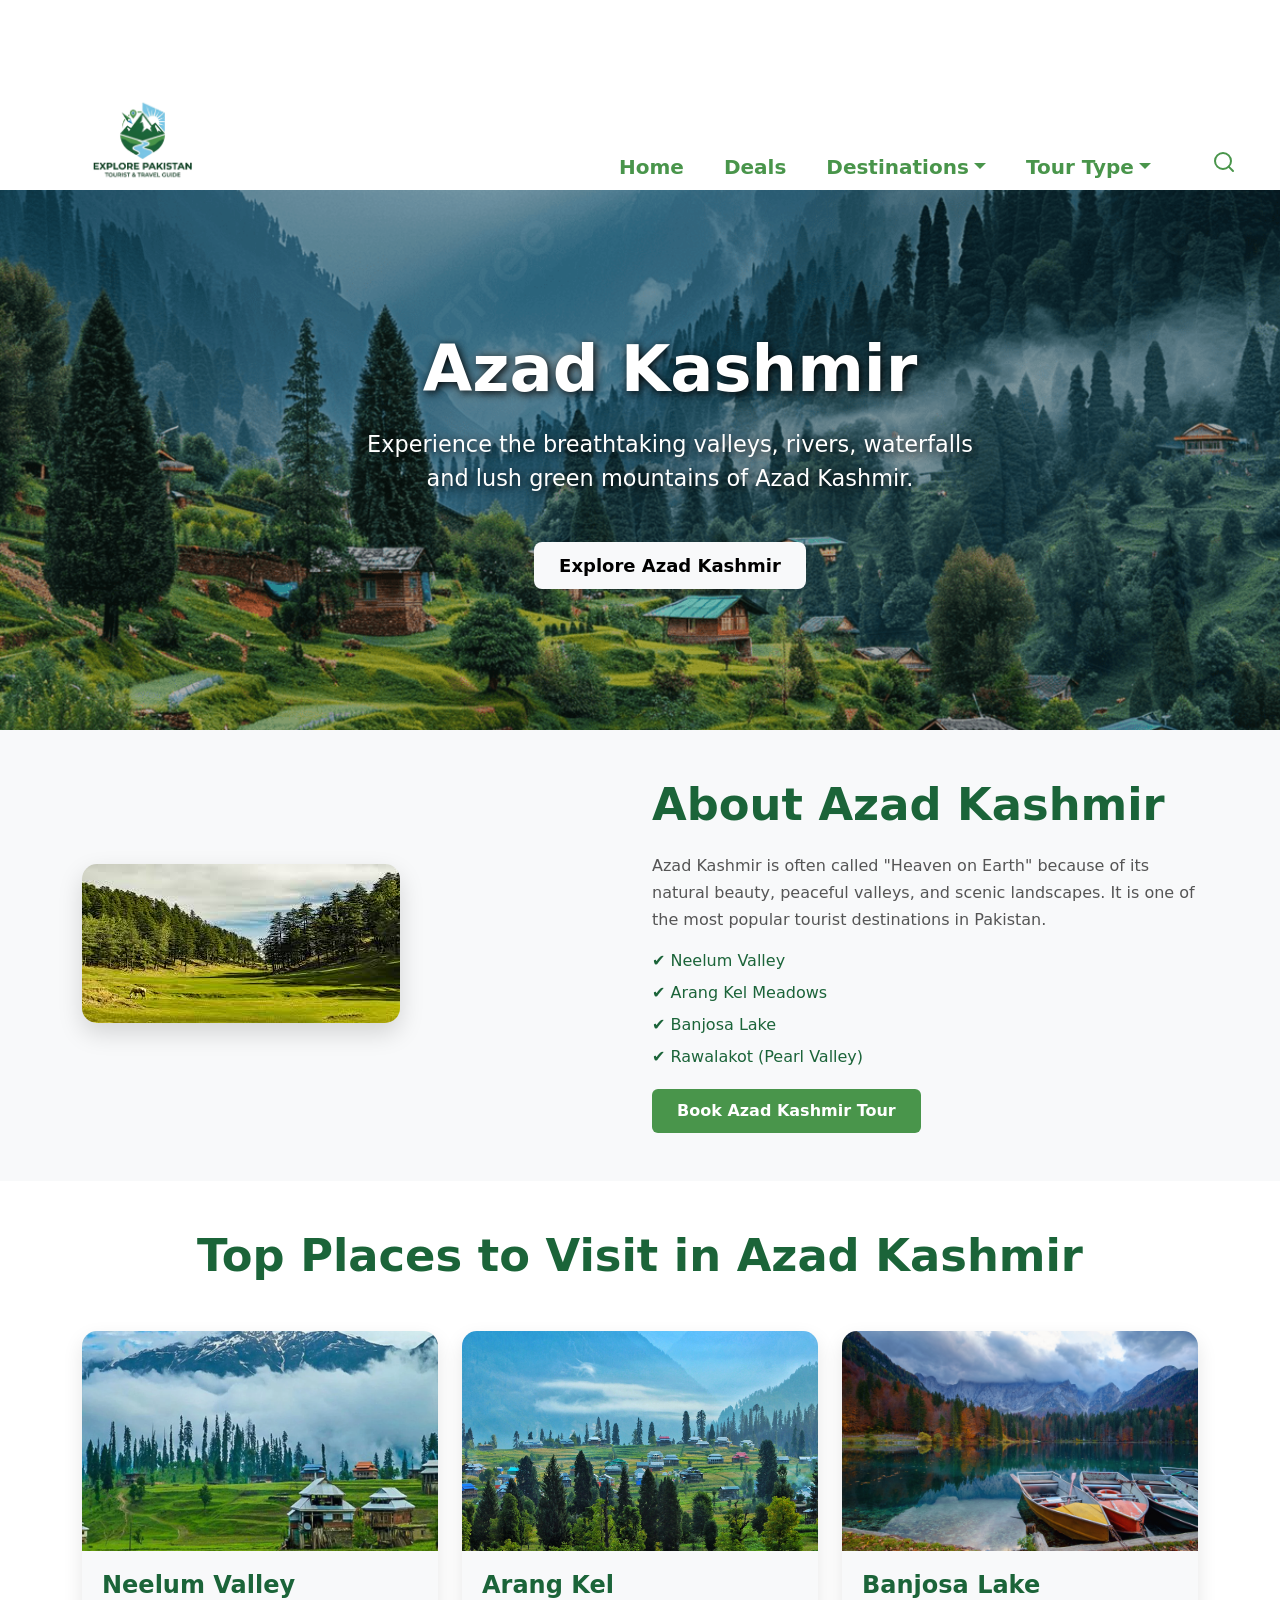
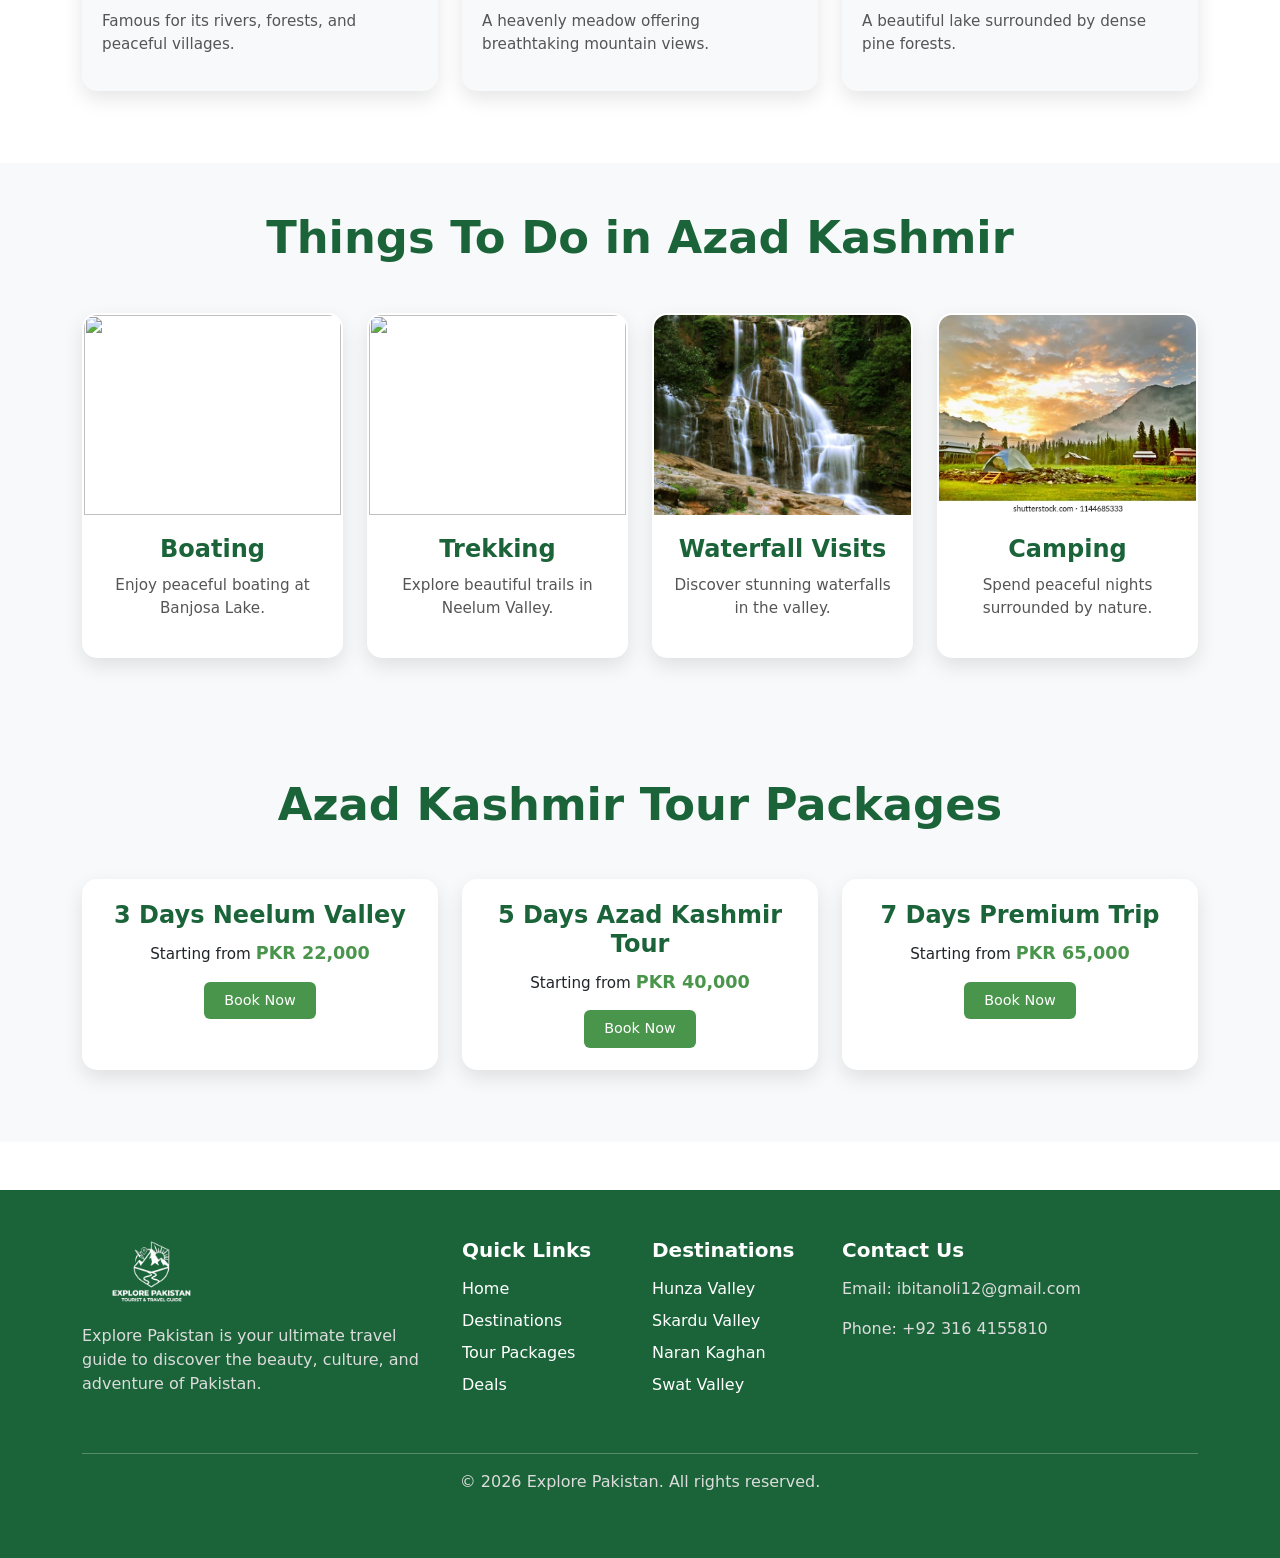
==== commit bb51ef20: "Add favicon to all pages, sticky navbar with scroll hide/show, mobile right-side drawer menu, logo l" ====
--- a/azad.html
+++ b/azad.html
@@ -7,6 +7,7 @@
     <link rel="stylesheet" href="bootstrap-5.3.8-dist/css/bootstrap.min.css">
     <link rel="stylesheet" href="style.css">
     <link rel="stylesheet" href="destination.css">
+    <link rel="icon" type="image/png" href="imges/tourist favicon.png">
 </head>
 <body>
    
--- a/style.css
+++ b/style.css
@@ -4,13 +4,22 @@
     box-sizing: border-box;
 }
 
+body {
+  padding-top: 90px;
+}
+
 
 nav {
   position: fixed;
   top: 0;
   width: 100%;
-  transition: top 0.3s ease;
+  transition: top 0.35s ease;
   z-index: 999;
+  background-color: white;
+}
+
+nav.nav-hidden {
+  top: -120px;
 }
 
 
@@ -58,7 +67,9 @@
     width: 100%;
     overflow: hidden;
     background: url('imges/first\ section.jpg') center/cover no-repeat;
-    
+    display: flex;
+    align-items: center;
+    justify-content: center;
 }
 
 
@@ -78,12 +89,16 @@
 .content{
     text-align: center;
     position: relative;
-   padding-top: 50px;
-   padding-bottom: 50px;
-    padding-left: 50px; 
+    padding-top: 50px;
+    padding-bottom: 50px;
+    padding-left: 50px;
     min-height: 60vh;
     width: 100%;
     z-index: 2;
+    display: flex;
+    flex-direction: column;
+    align-items: center;
+    justify-content: center;
 }
 .content h1 {
     
@@ -533,6 +548,77 @@
   .booking-header h2 {
     font-size: 26px;
   }
+
+  /* Index page hero section - mobile center fix */
+  .content {
+    padding-left: 15px;
+    padding-right: 15px;
+    align-items: center;
+    justify-content: center;
+    text-align: center;
+  }
+
+  .content h1 {
+    text-align: center;
+    width: 100%;
+  }
+
+  .content p {
+    text-align: center;
+    width: 100%;
+  }
+
+  .content button {
+    align-self: center;
+  }
+
+  /* Mobile navbar logo - left corner */
+  .navbar-brand img {
+    margin-left: 0 !important;
+    height: 70px !important;
+  }
+
+  /* Mobile menu - right side drawer */
+  .navbar-collapse {
+    position: fixed;
+    top: 0;
+    right: -100%;
+    width: 75%;
+    max-width: 300px;
+    height: 100vh;
+    background-color: white;
+    z-index: 1050;
+    padding: 30px 20px;
+    transition: right 0.35s ease;
+    overflow-y: auto;
+    box-shadow: -4px 0 15px rgba(0,0,0,0.15);
+  }
+
+  .navbar-collapse.show {
+    right: 0;
+  }
+
+  /* Overlay behind drawer */
+  .nav-overlay {
+    display: none;
+    position: fixed;
+    top: 0; left: 0;
+    width: 100%; height: 100%;
+    background: rgba(0,0,0,0.4);
+    z-index: 1040;
+  }
+
+  .nav-overlay.active {
+    display: block;
+  }
+
+  /* Hero section stays in place */
+  .firstsection,
+  .hunza-hero {
+    margin-top: 0;
+    position: relative;
+    z-index: 1;
+  }
 }
 
 
--- a/destination.css
+++ b/destination.css
@@ -67,6 +67,39 @@
     max-width:700px;
 }
 
+@media (max-width: 768px) {
+    .hunza-content{
+        padding-left: 15px;
+        padding-right: 15px;
+        text-align: center;
+        width: 100%;
+        max-width: 100%;
+        display: flex;
+        flex-direction: column;
+        align-items: center;
+        justify-content: center;
+    }
+
+    .hunza-hero{
+        align-items: center;
+        justify-content: center;
+    }
+
+    .hunza-content h1{
+        text-align: center;
+        width: 100%;
+    }
+
+    .hunza-content p{
+        text-align: center;
+        width: 100%;
+    }
+
+    .hunza-content button{
+        align-self: center;
+    }
+}
+
 .hunza-content h1{
     font-size:clamp(2.5rem,5vw,4.5rem);
     font-weight:bold;
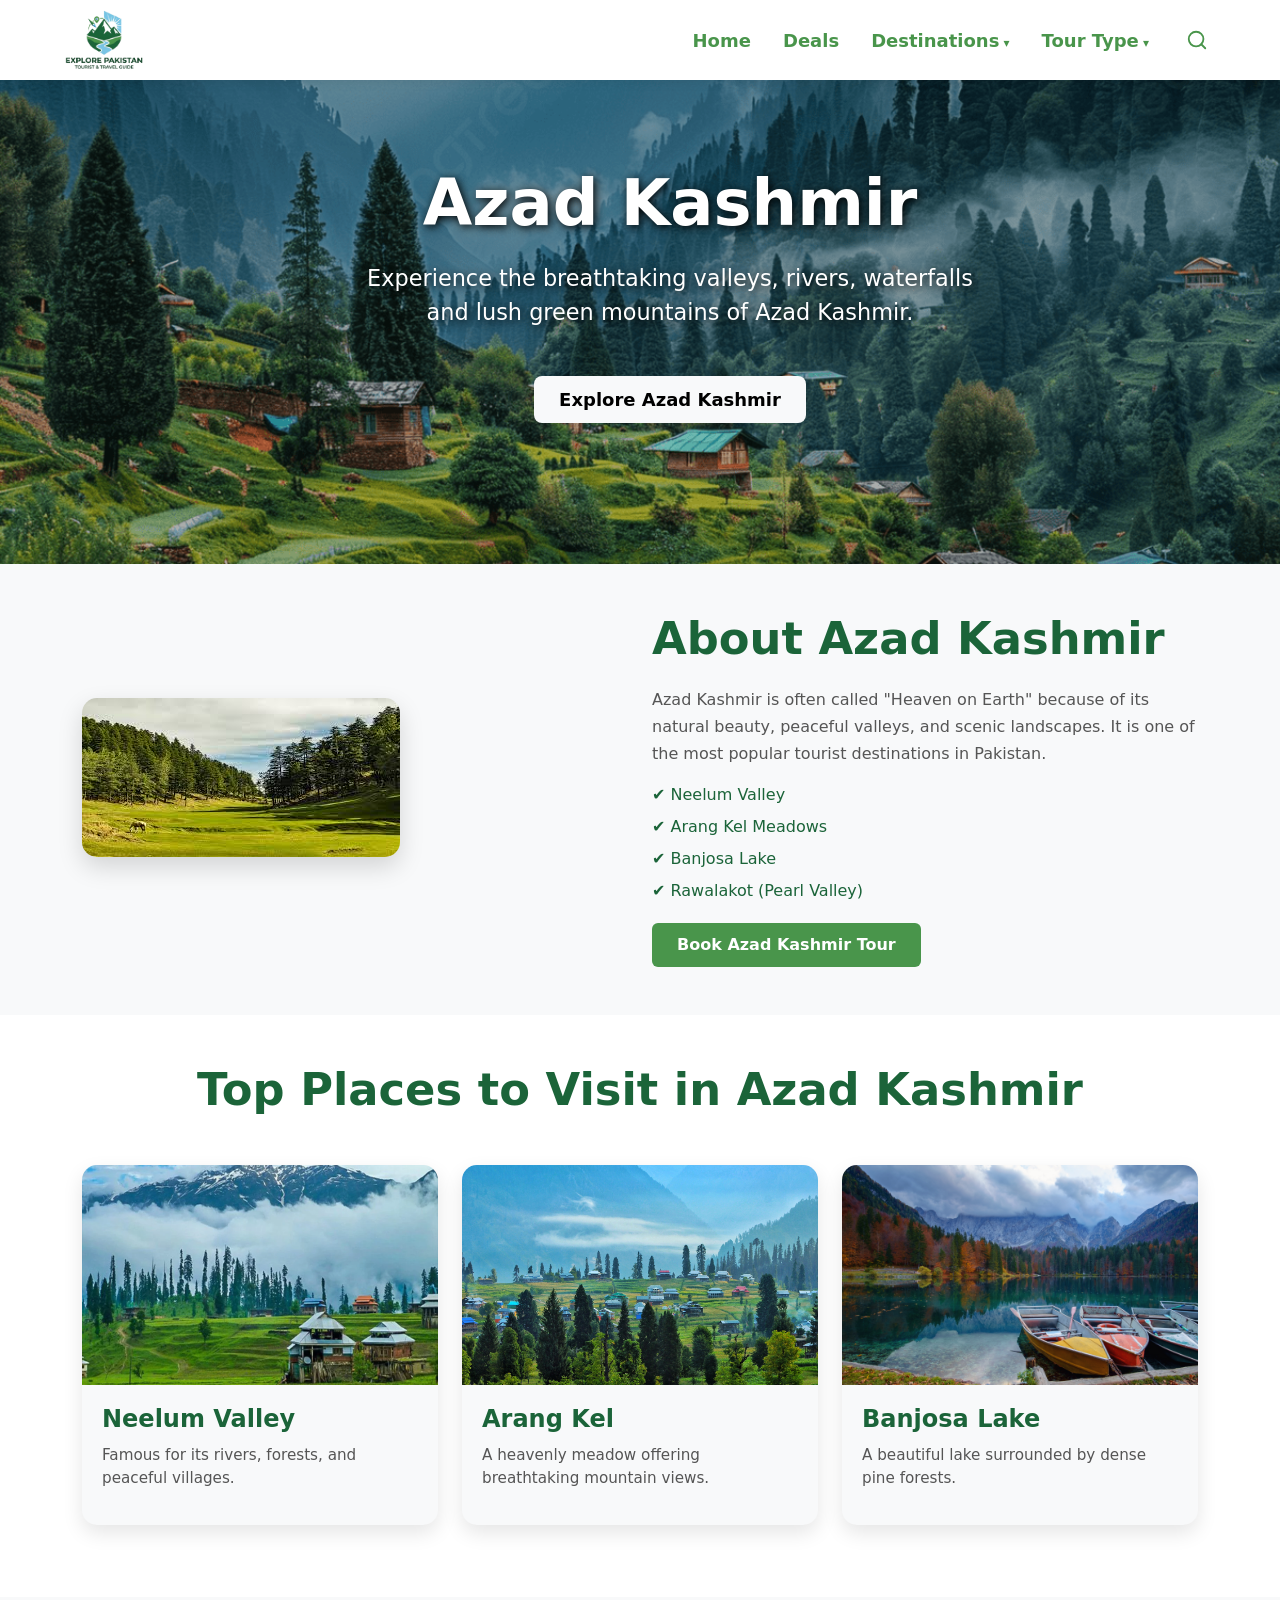
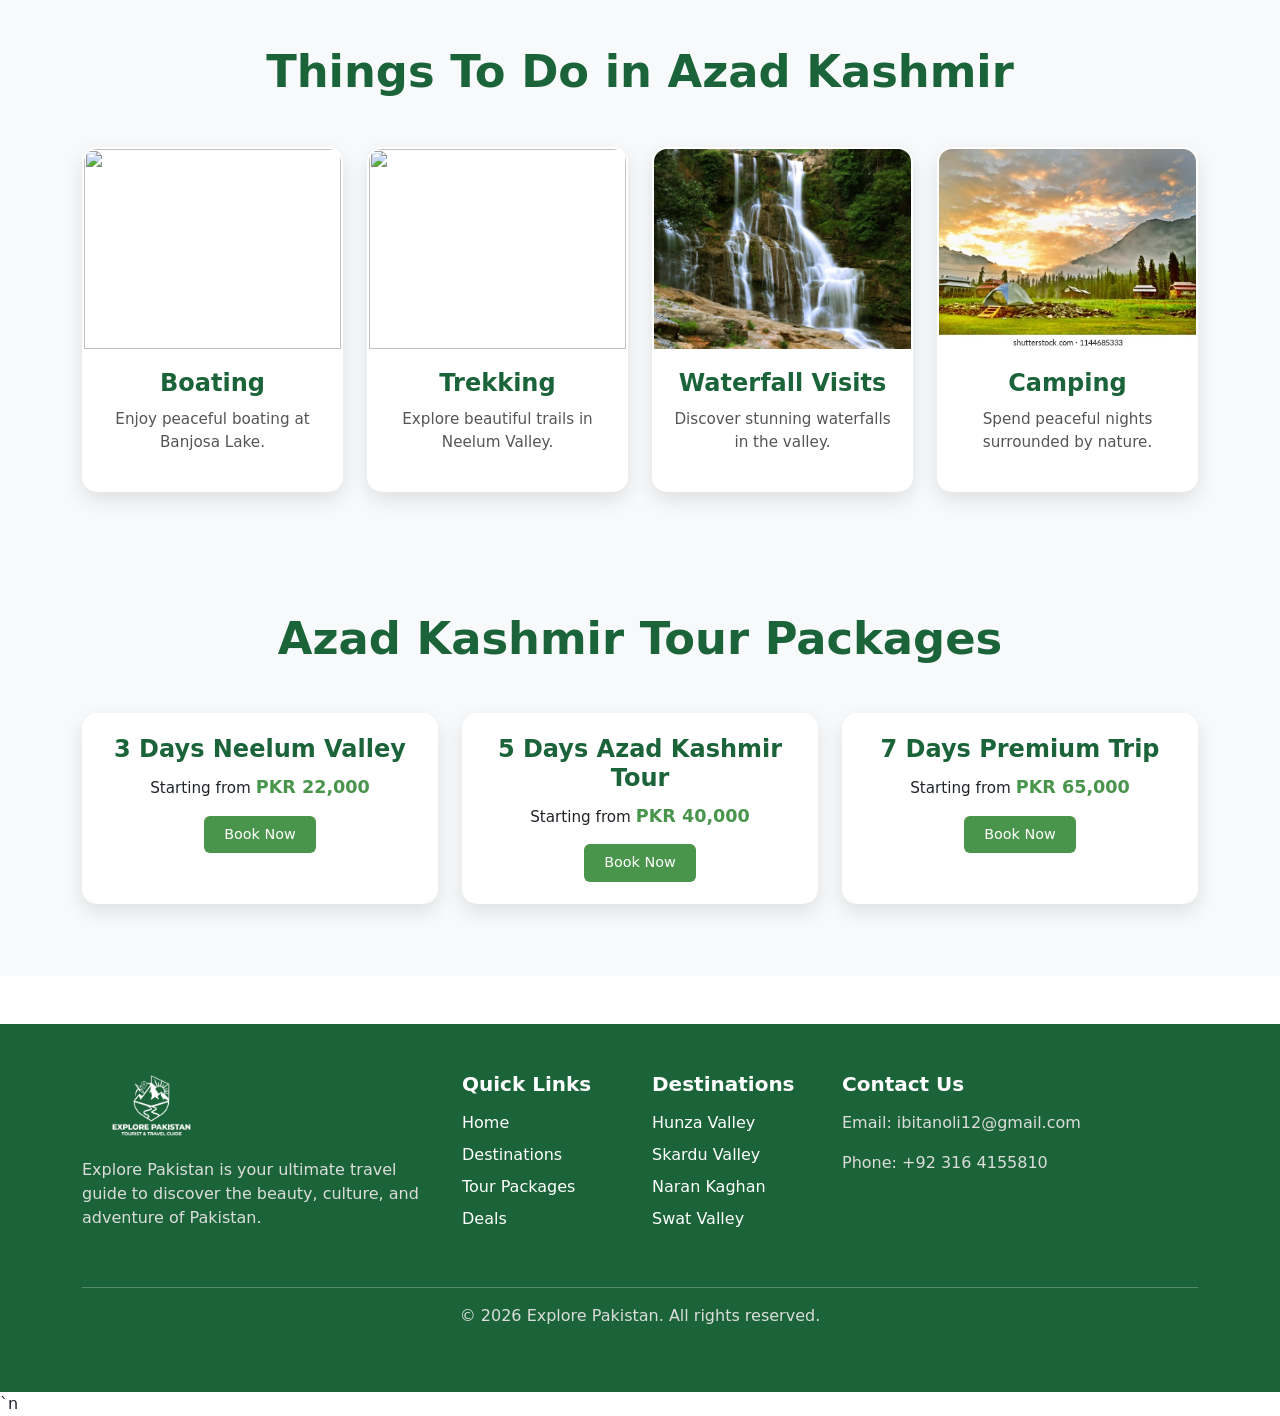
==== commit 57d1b067: "Replace Bootstrap navbar with custom JS navbar across all pages - Created navbar.css and navbar.js a" ====
--- a/azad.html
+++ b/azad.html
@@ -1,96 +1,15 @@
-<!DOCTYPE html>
+﻿<!DOCTYPE html>
 <html lang="en">
 <head>
     <meta charset="UTF-8">
     <meta name="viewport" content="width=device-width, initial-scale=1.0">
     <title>Azad Kashmir</title>
-    <link rel="stylesheet" href="bootstrap-5.3.8-dist/css/bootstrap.min.css">
+    <link rel="stylesheet" href="bootstrap-5.3.8-dist/css/bootstrap.min.css">`n    <link rel="stylesheet" href="navbar.css">
     <link rel="stylesheet" href="style.css">
     <link rel="stylesheet" href="destination.css">
     <link rel="icon" type="image/png" href="imges/tourist favicon.png">
 </head>
 <body>
-   
- <nav class="navbar navbar-expand-lg p-0  ">
-  <div class="container-fluid">
-
-    <!-- Logo Left -->
-    <a class="navbar-brand" href="index.html">
-      <img src="imges/main logo.png"
-           alt="Explore Pakistan Logo" class="img-fluid ms-5" style="height:90px;">
-    </a>
-
-    <!-- Toggler for mobile -->
-    <button class="navbar-toggler" type="button" data-bs-toggle="collapse" data-bs-target="#navbarRightMenu">
-      <span class="navbar-toggler-icon"></span>
-    </button>
-
-    <!-- Right Menu -->
-    <div class="collapse navbar-collapse mt-auto" id="navbarRightMenu">
-      <ul class="navbar-nav gap-4 ms-auto mb-2 mb-lg-0     customnav"> 
-        <li class="nav-item"><a class="nav-link " href="index.html">Home</a></li>
-        <li class="nav-item"><a class="nav-link" href="#">Deals</a></li>
-
-        <!-- Destinations Dropdown -->
-        <li class="nav-item dropdown">
-          <a class="nav-link dropdown-toggle" href="#" role="button" data-bs-toggle="dropdown">Destinations</a>
-          <ul class="dropdown-menu">
-            <li><a class="dropdown-item" href="azad.html">Azad Kashmir Tours</a></li>
-            <li><a class="dropdown-item" href="chitral.html">Chitral Valley Tours</a></li>
-            <li><a class="dropdown-item" href="fairy.html">Fairy Meadows Tours</a></li>
-            <li><a class="dropdown-item" href="hunza.html">Hunza Valley Tours</a></li>
-            <li><a class="dropdown-item" href="murree.html">Murree Tours</a></li>
-            <li><a class="dropdown-item" href="naran.html">Naran Kaghan Tours</a></li>
-            <li><a class="dropdown-item" href="skardu.html">Skardu Valley Tours</a></li>
-            <li><a class="dropdown-item" href="swat.html">Swat Valley Tours</a></li>
-          </ul>
-        </li>
-
-        <!-- Tour Type Dropdown -->
-        <li class="nav-item dropdown">
-          <a class="nav-link dropdown-toggle" href="#" role="button" data-bs-toggle="dropdown">Tour Type</a>
-          <ul class="dropdown-menu">
-            <li><a class="dropdown-item" href="#">Family Tours</a></li>
-            <li><a class="dropdown-item" href="#">Honeymoon Tours</a></li>
-            <li><a class="dropdown-item" href="#">Adventure Tours</a></li>
-            <li><a class="dropdown-item" href="#">Group Tours</a></li>
-            <li><a class="dropdown-item" href="#">Luxury Tours</a></li>
-          </ul>
-        </li>
-
-<!--Search bar-->
-<li class="nav-item ms-4">
-  <div class="search-wrapper">
-    <!-- Search Icon Button -->
-    <button class="search-button" type="button" style="background:none; border:none; cursor:pointer; padding:5px;">
-      <svg xmlns="http://www.w3.org/2000/svg" width="24" height="24" fill="none" stroke="#49954b" stroke-width="2" stroke-linecap="round" stroke-linejoin="round" viewBox="0 0 24 24">
-        <circle cx="11" cy="11" r="8"></circle>
-        <line x1="21" y1="21" x2="16.65" y2="16.65"></line>
-      </svg>
-    </button>
-
-    <!-- Hidden Input Field -->
-    <input type="text" class="search-input" placeholder="Search...">
-  </div>
-</li>
-
-
-
-      </ul>
-    </div>
-  </div>
-</nav>
-
-
-
-
-
-
-
-
-
-
-
 <!-- ========================= -->
 <!-- Azad Kashmir Hero Section -->
 <!-- ========================= -->
@@ -393,6 +312,6 @@
   </div>
 </nav>
   <script src="bootstrap-5.3.8-dist/js/bootstrap.bundle.min.js"></script>
-    <script src="script.js"></script>
+    <script src="navbar.js"></script>`n    <script src="script.js"></script>
 </body>
-</html>+</html>
--- a/navbar.css
+++ b/navbar.css
@@ -0,0 +1,254 @@
+/* ===== CUSTOM NAVBAR ===== */
+#ep-navbar {
+  position: fixed;
+  top: 0;
+  left: 0;
+  width: 100%;
+  height: 80px;
+  background: #fff;
+  z-index: 1060;
+  display: flex;
+  align-items: center;
+  justify-content: space-between;
+  padding: 0 40px;
+  box-shadow: 0 2px 10px rgba(0,0,0,0.08);
+  transform: translateY(0);
+  transition: transform 0.35s ease;
+}
+
+#ep-navbar.nav-hidden {
+  transform: translateY(-100%);
+}
+
+/* Logo */
+#ep-navbar .ep-logo img {
+  height: 70px;
+  display: block;
+}
+
+/* Desktop Links */
+#ep-navbar .ep-links {
+  display: flex;
+  align-items: center;
+  gap: 32px;
+  list-style: none;
+  margin: 0;
+  padding: 0;
+}
+
+#ep-navbar .ep-links a {
+  font-size: 18px;
+  font-weight: 700;
+  color: #49954b;
+  text-decoration: none;
+  transition: color 0.2s;
+}
+
+#ep-navbar .ep-links a:hover {
+  color: #1b6439;
+}
+
+/* Dropdown */
+#ep-navbar .ep-dropdown {
+  position: relative;
+}
+
+#ep-navbar .ep-dropdown-menu {
+  display: none;
+  position: absolute;
+  top: calc(100% + 8px);
+  left: 0;
+  background: #fff;
+  border-radius: 8px;
+  box-shadow: 0 6px 20px rgba(0,0,0,0.12);
+  min-width: 200px;
+  padding: 8px 0;
+  list-style: none;
+  margin: 0;
+  z-index: 200;
+}
+
+#ep-navbar .ep-dropdown:hover .ep-dropdown-menu {
+  display: block;
+}
+
+#ep-navbar .ep-dropdown-menu li a {
+  display: block;
+  padding: 9px 20px;
+  font-size: 15px;
+  font-weight: 600;
+  color: #333;
+  text-decoration: none;
+  transition: background 0.15s, color 0.15s;
+}
+
+#ep-navbar .ep-dropdown-menu li a:hover {
+  background: #f0f9f0;
+  color: #49954b;
+}
+
+/* Dropdown arrow */
+#ep-navbar .ep-dropdown > a::after {
+  content: ' ▾';
+  font-size: 12px;
+}
+
+/* Search */
+#ep-navbar .ep-search-wrapper {
+  display: flex;
+  align-items: center;
+  position: relative;
+}
+
+#ep-navbar .ep-search-btn {
+  background: none;
+  border: none;
+  cursor: pointer;
+  padding: 5px;
+  display: flex;
+  align-items: center;
+}
+
+#ep-navbar .ep-search-input {
+  width: 0;
+  opacity: 0;
+  padding: 5px 10px;
+  border: 1.5px solid #49954b;
+  border-radius: 20px;
+  font-size: 14px;
+  transition: width 0.3s ease, opacity 0.3s ease;
+  margin-left: 5px;
+  outline: none;
+}
+
+#ep-navbar .ep-search-wrapper.active .ep-search-input {
+  width: 150px;
+  opacity: 1;
+}
+
+/* Hamburger button - mobile only */
+#ep-navbar .ep-hamburger {
+  display: none;
+  flex-direction: column;
+  gap: 5px;
+  cursor: pointer;
+  background: none;
+  border: 2px solid #49954b;
+  border-radius: 6px;
+  padding: 8px 10px;
+  z-index: 1100;
+}
+
+#ep-navbar .ep-hamburger span {
+  width: 22px;
+  height: 2px;
+  background: #49954b;
+  display: block;
+  border-radius: 2px;
+  transition: all 0.3s;
+}
+
+/* ===== MOBILE SIDE DRAWER ===== */
+#ep-drawer-overlay {
+  display: none;
+  position: fixed;
+  inset: 0;
+  background: rgba(0,0,0,0.45);
+  z-index: 1070;
+}
+
+#ep-drawer-overlay.open {
+  display: block;
+}
+
+#ep-drawer {
+  position: fixed;
+  top: 0;
+  right: -320px;
+  width: 280px;
+  height: 100%;
+  background: #fff;
+  z-index: 1080;
+  padding: 70px 0 30px;
+  box-shadow: -4px 0 20px rgba(0,0,0,0.15);
+  transition: right 0.35s ease;
+  overflow-y: auto;
+}
+
+#ep-drawer.open {
+  right: 0;
+}
+
+#ep-drawer .ep-drawer-close {
+  position: absolute;
+  top: 18px;
+  right: 18px;
+  background: none;
+  border: none;
+  font-size: 26px;
+  color: #49954b;
+  cursor: pointer;
+  line-height: 1;
+}
+
+#ep-drawer ul {
+  list-style: none;
+  margin: 0;
+  padding: 0;
+}
+
+#ep-drawer > ul > li > a,
+#ep-drawer > ul > li > span {
+  display: block;
+  padding: 14px 28px;
+  font-size: 18px;
+  font-weight: 700;
+  color: #49954b;
+  text-decoration: none;
+  border-bottom: 1px solid #f0f0f0;
+  cursor: pointer;
+}
+
+#ep-drawer > ul > li > span::after {
+  content: ' ▾';
+  font-size: 12px;
+}
+
+#ep-drawer .ep-drawer-sub {
+  display: none;
+  background: #f9f9f9;
+}
+
+#ep-drawer .ep-drawer-sub.open {
+  display: block;
+}
+
+#ep-drawer .ep-drawer-sub li a {
+  display: block;
+  padding: 10px 44px;
+  font-size: 15px;
+  font-weight: 600;
+  color: #333;
+  text-decoration: none;
+  border-bottom: 1px solid #eee;
+  transition: color 0.2s;
+}
+
+#ep-drawer .ep-drawer-sub li a:hover {
+  color: #49954b;
+}
+
+/* ===== RESPONSIVE ===== */
+@media (max-width: 991px) {
+  #ep-navbar .ep-links {
+    display: none;
+  }
+
+  #ep-navbar .ep-hamburger {
+    display: flex;
+  }
+
+  #ep-navbar {
+    padding: 0 20px;
+  }
+}
--- a/style.css
+++ b/style.css
@@ -4,36 +4,10 @@
     box-sizing: border-box;
 }
 
-body {
-  padding-top: 90px;
-}
-
-
-nav {
-  position: fixed;
-  top: 0;
-  width: 100%;
-  transition: top 0.35s ease;
-  z-index: 999;
-  background-color: white;
-}
-
-nav.nav-hidden {
-  top: -120px;
-}
 
 
 .logo{
     width: 15%;
-}
-.customnav li a{
-    font-size: 20px;
-    font-weight: bold;
-    transition: 0.2s ease;
-    color: #49954b;
-}
-.customnav li a:hover{
-    color: #1b6439;
 }
 
 
@@ -587,8 +561,8 @@
     max-width: 300px;
     height: 100vh;
     background-color: white;
-    z-index: 1050;
-    padding: 30px 20px;
+    z-index: 1055;
+    padding: 80px 20px 30px 20px;
     transition: right 0.35s ease;
     overflow-y: auto;
     box-shadow: -4px 0 15px rgba(0,0,0,0.15);
@@ -598,14 +572,14 @@
     right: 0;
   }
 
-  /* Overlay behind drawer */
+  /* Overlay behind drawer - nav (1060) se neecha */
   .nav-overlay {
     display: none;
     position: fixed;
     top: 0; left: 0;
     width: 100%; height: 100%;
     background: rgba(0,0,0,0.4);
-    z-index: 1040;
+    z-index: 1045;
   }
 
   .nav-overlay.active {
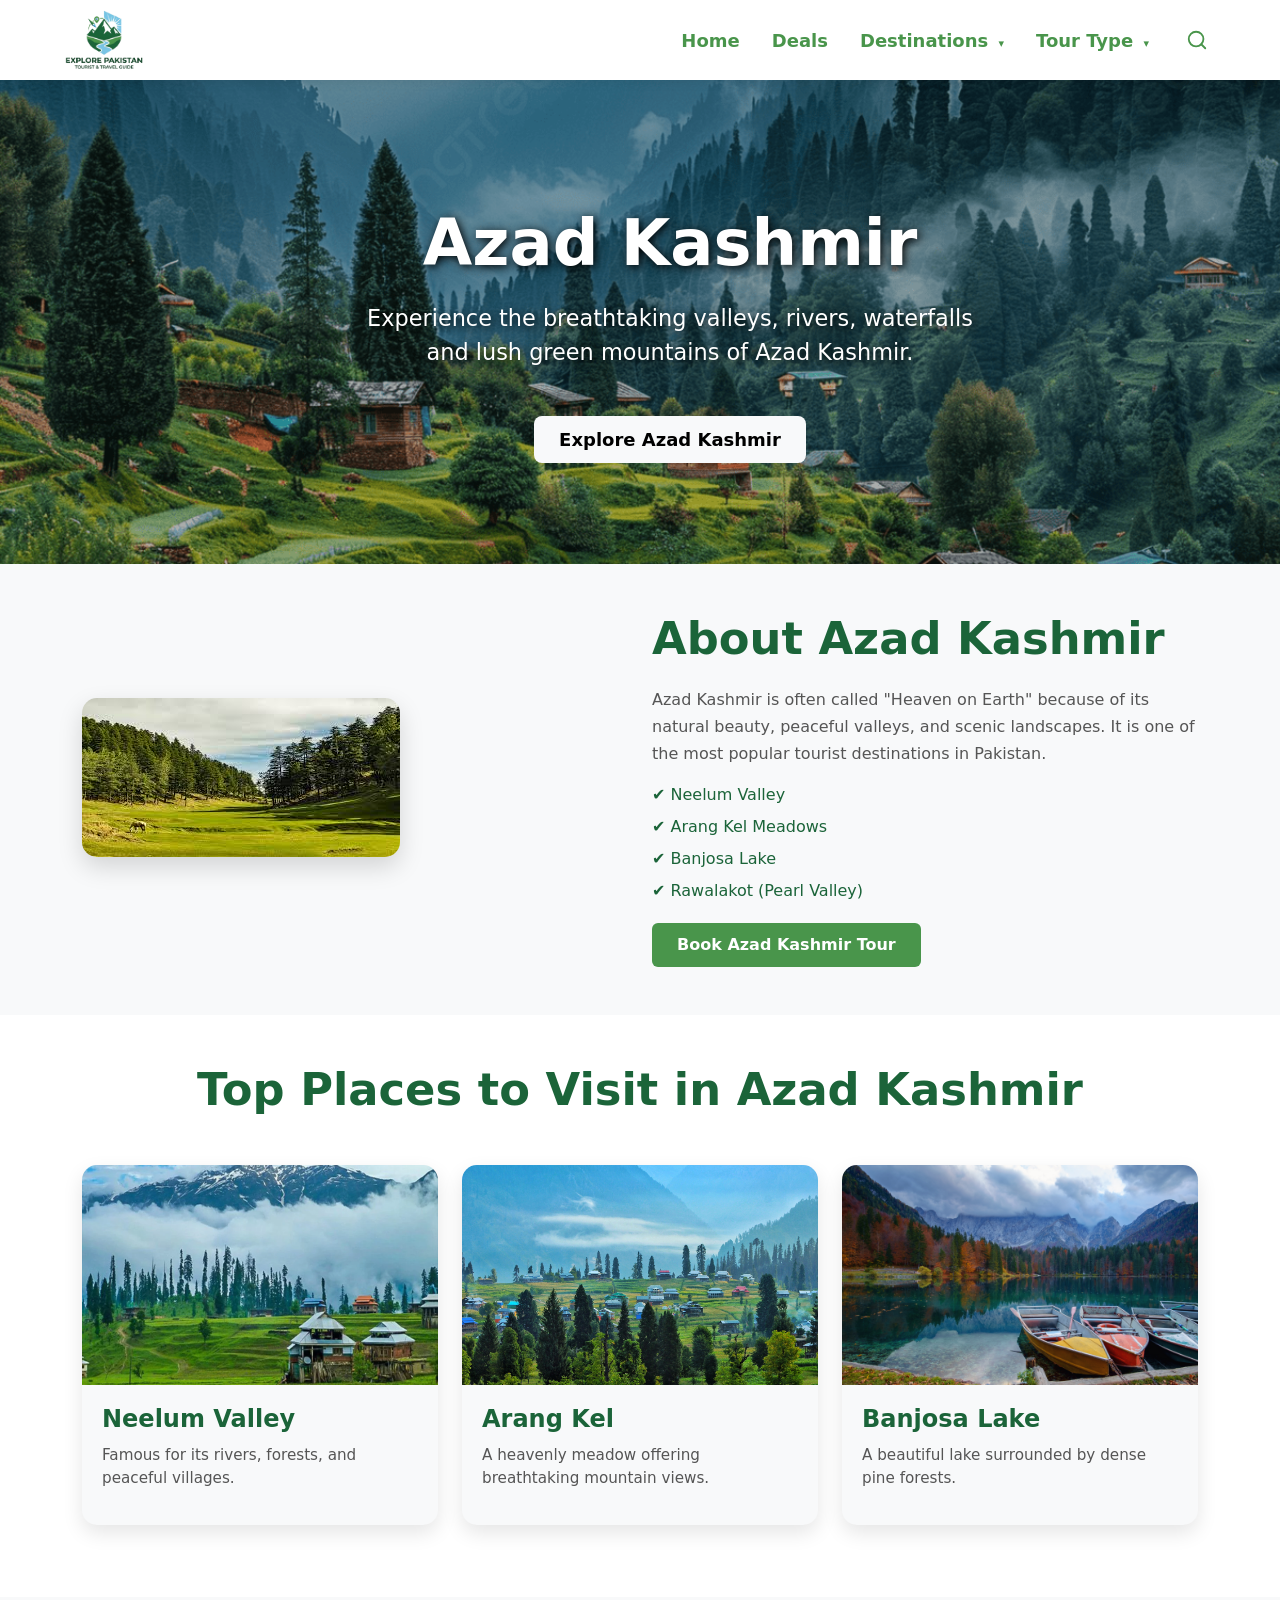
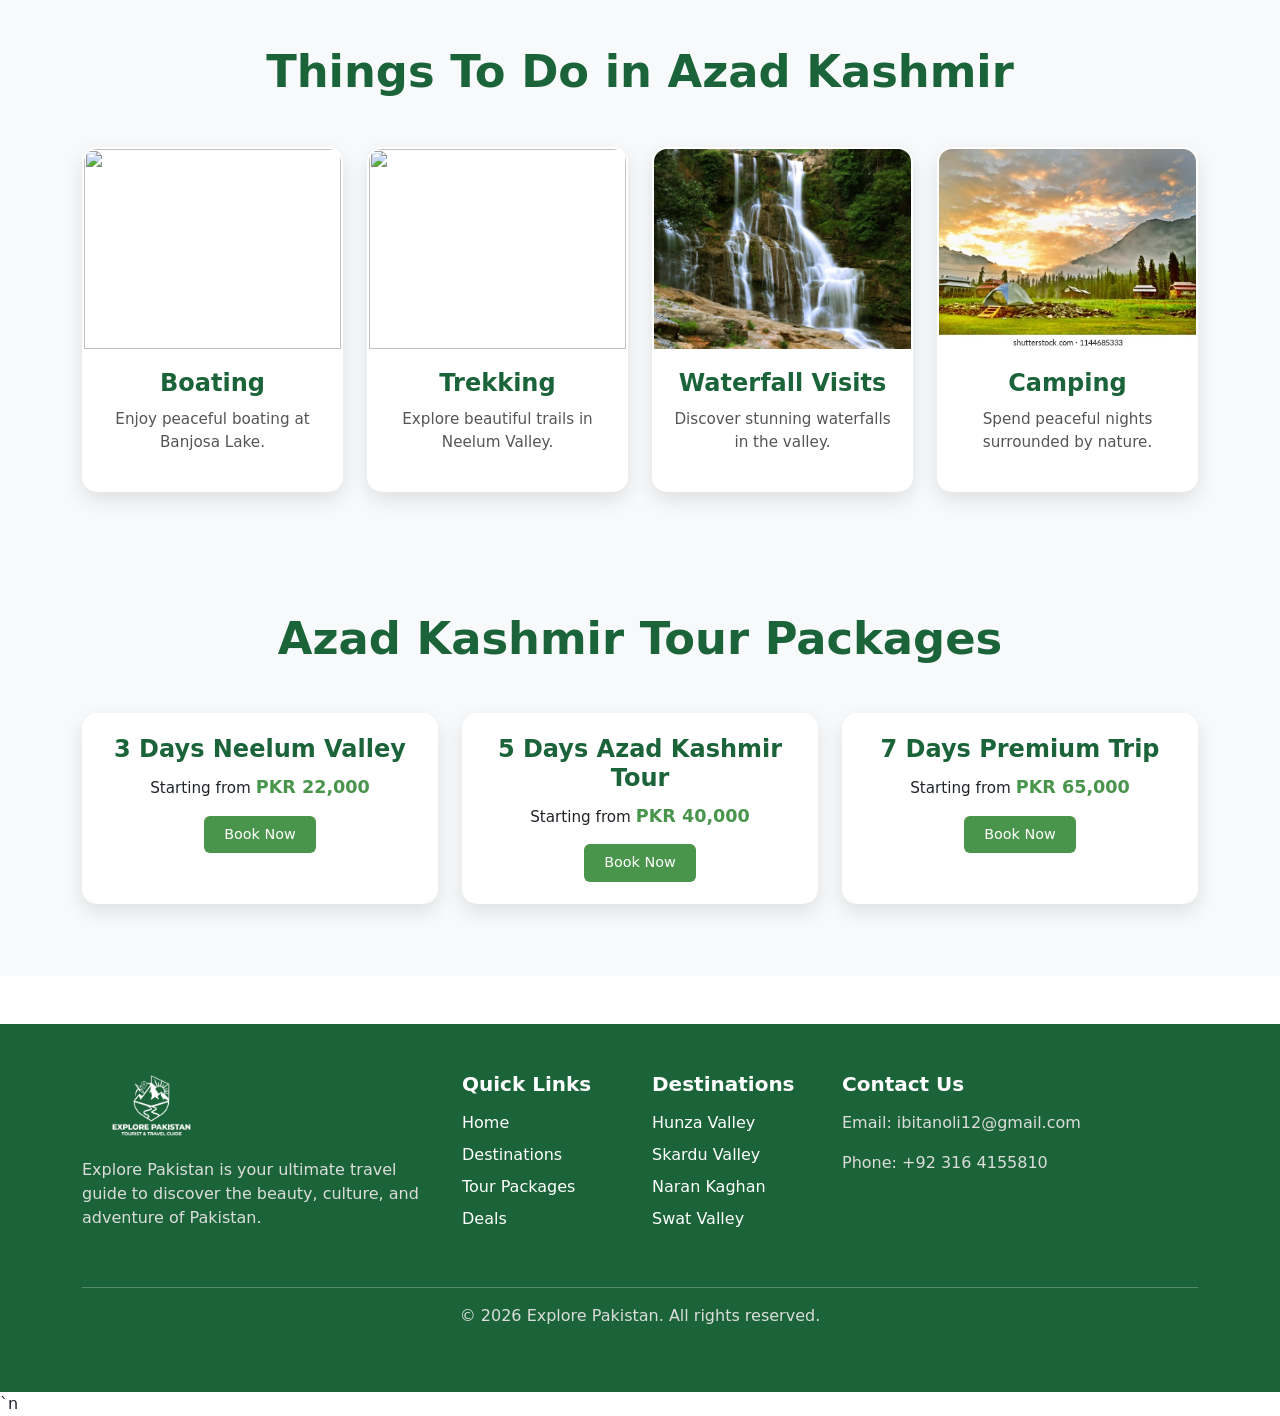
==== commit 817221bc: "Connect remaining Book Now/Book Tour buttons to booking form" ====
--- a/azad.html
+++ b/azad.html
@@ -192,7 +192,7 @@
             <p class="package-price">
               Starting from <span>PKR 22,000</span>
             </p>
-            <a href="#" class="package-btn">Book Now</a>
+            <a href="booking.html" class="package-btn">Book Now</a>
           </div>
         </div>
       </div>
@@ -204,7 +204,7 @@
             <p class="package-price">
               Starting from <span>PKR 40,000</span>
             </p>
-            <a href="#" class="package-btn">Book Now</a>
+            <a href="booking.html" class="package-btn">Book Now</a>
           </div>
         </div>
       </div>
@@ -216,7 +216,7 @@
             <p class="package-price">
               Starting from <span>PKR 65,000</span>
             </p>
-            <a href="#" class="package-btn">Book Now</a>
+            <a href="booking.html" class="package-btn">Book Now</a>
           </div>
         </div>
       </div>
--- a/navbar.css
+++ b/navbar.css
@@ -54,43 +54,60 @@
 }
 
 #ep-navbar .ep-dropdown-menu {
-  display: none;
+  display: block;
+  visibility: hidden;
+  opacity: 0;
+  pointer-events: none;
   position: absolute;
-  top: calc(100% + 8px);
+  top: calc(100% + 6px);
   left: 0;
   background: #fff;
-  border-radius: 8px;
-  box-shadow: 0 6px 20px rgba(0,0,0,0.12);
-  min-width: 200px;
-  padding: 8px 0;
+  border-radius: 10px;
+  box-shadow: 0 8px 24px rgba(0,0,0,0.13);
+  min-width: 210px;
+  padding: 6px 0;
   list-style: none;
   margin: 0;
-  z-index: 200;
-}
-
-#ep-navbar .ep-dropdown:hover .ep-dropdown-menu {
-  display: block;
+  z-index: 500;
+  transform: translateY(-8px);
+  transition: opacity 0.22s ease, transform 0.22s ease, visibility 0.22s;
+}
+
+#ep-navbar .ep-dropdown.open .ep-dropdown-menu {
+  visibility: visible;
+  opacity: 1;
+  pointer-events: auto;
+  transform: translateY(0);
 }
 
 #ep-navbar .ep-dropdown-menu li a {
   display: block;
-  padding: 9px 20px;
+  padding: 10px 22px;
   font-size: 15px;
-  font-weight: 600;
-  color: #333;
-  text-decoration: none;
-  transition: background 0.15s, color 0.15s;
+  font-weight: 700;
+  color: #49954b;
+  text-decoration: none;
+  transition: background 0.15s, color 0.15s, padding-left 0.15s;
+  border-left: 3px solid transparent;
 }
 
 #ep-navbar .ep-dropdown-menu li a:hover {
   background: #f0f9f0;
-  color: #49954b;
-}
-
-/* Dropdown arrow */
-#ep-navbar .ep-dropdown > a::after {
-  content: ' ▾';
-  font-size: 12px;
+  color: #1b6439;
+  padding-left: 28px;
+  border-left: 3px solid #49954b;
+}
+
+/* Dropdown arrow rotates when open */
+#ep-navbar .ep-dropdown > a .ep-arrow {
+  display: inline-block;
+  margin-left: 4px;
+  font-size: 11px;
+  transition: transform 0.22s ease;
+}
+
+#ep-navbar .ep-dropdown.open > a .ep-arrow {
+  transform: rotate(180deg);
 }
 
 /* Search */
--- a/style.css
+++ b/style.css
@@ -44,6 +44,7 @@
     display: flex;
     align-items: center;
     justify-content: center;
+    padding-top: 80px;
 }
 
 
--- a/destination.css
+++ b/destination.css
@@ -39,6 +39,7 @@
     background: url('hunza destination/hero image.webp') center/cover no-repeat;
     display:flex;
     align-items:center;
+    padding-top: 80px;
 }
 
 
